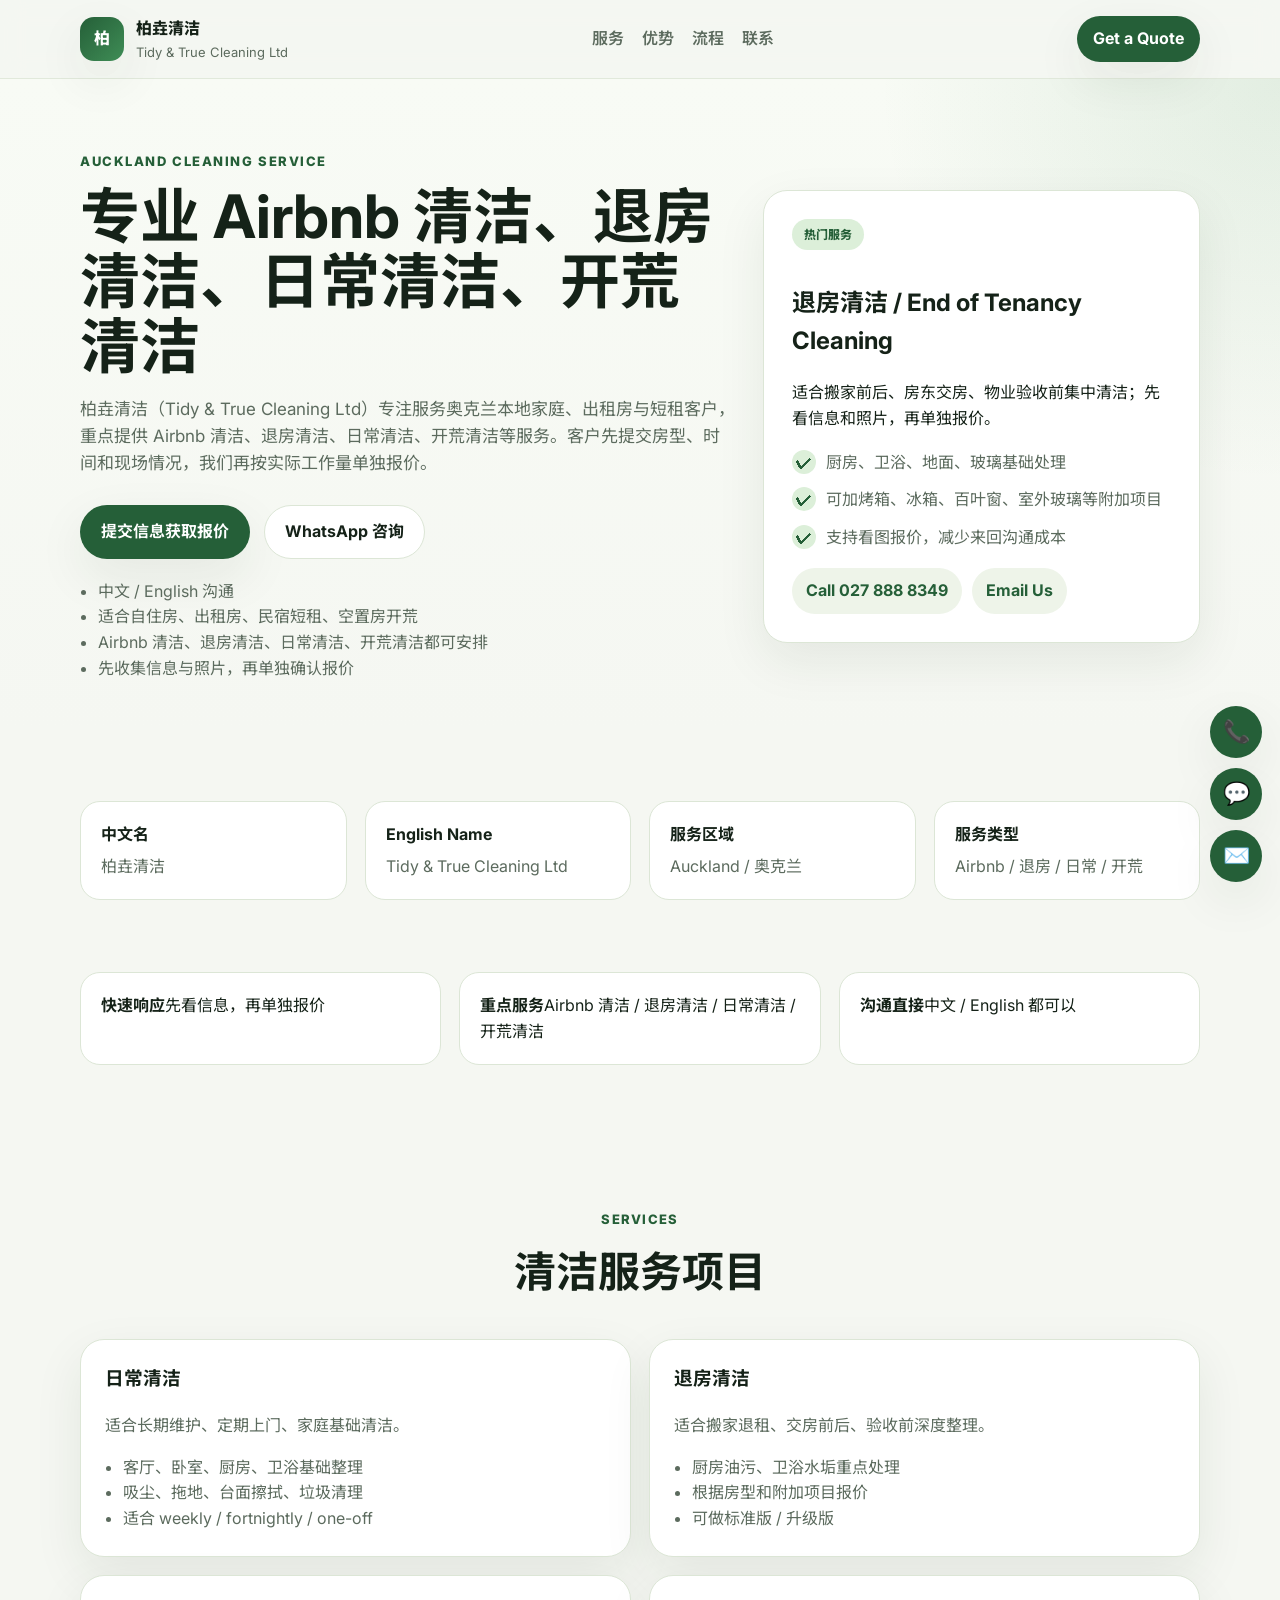
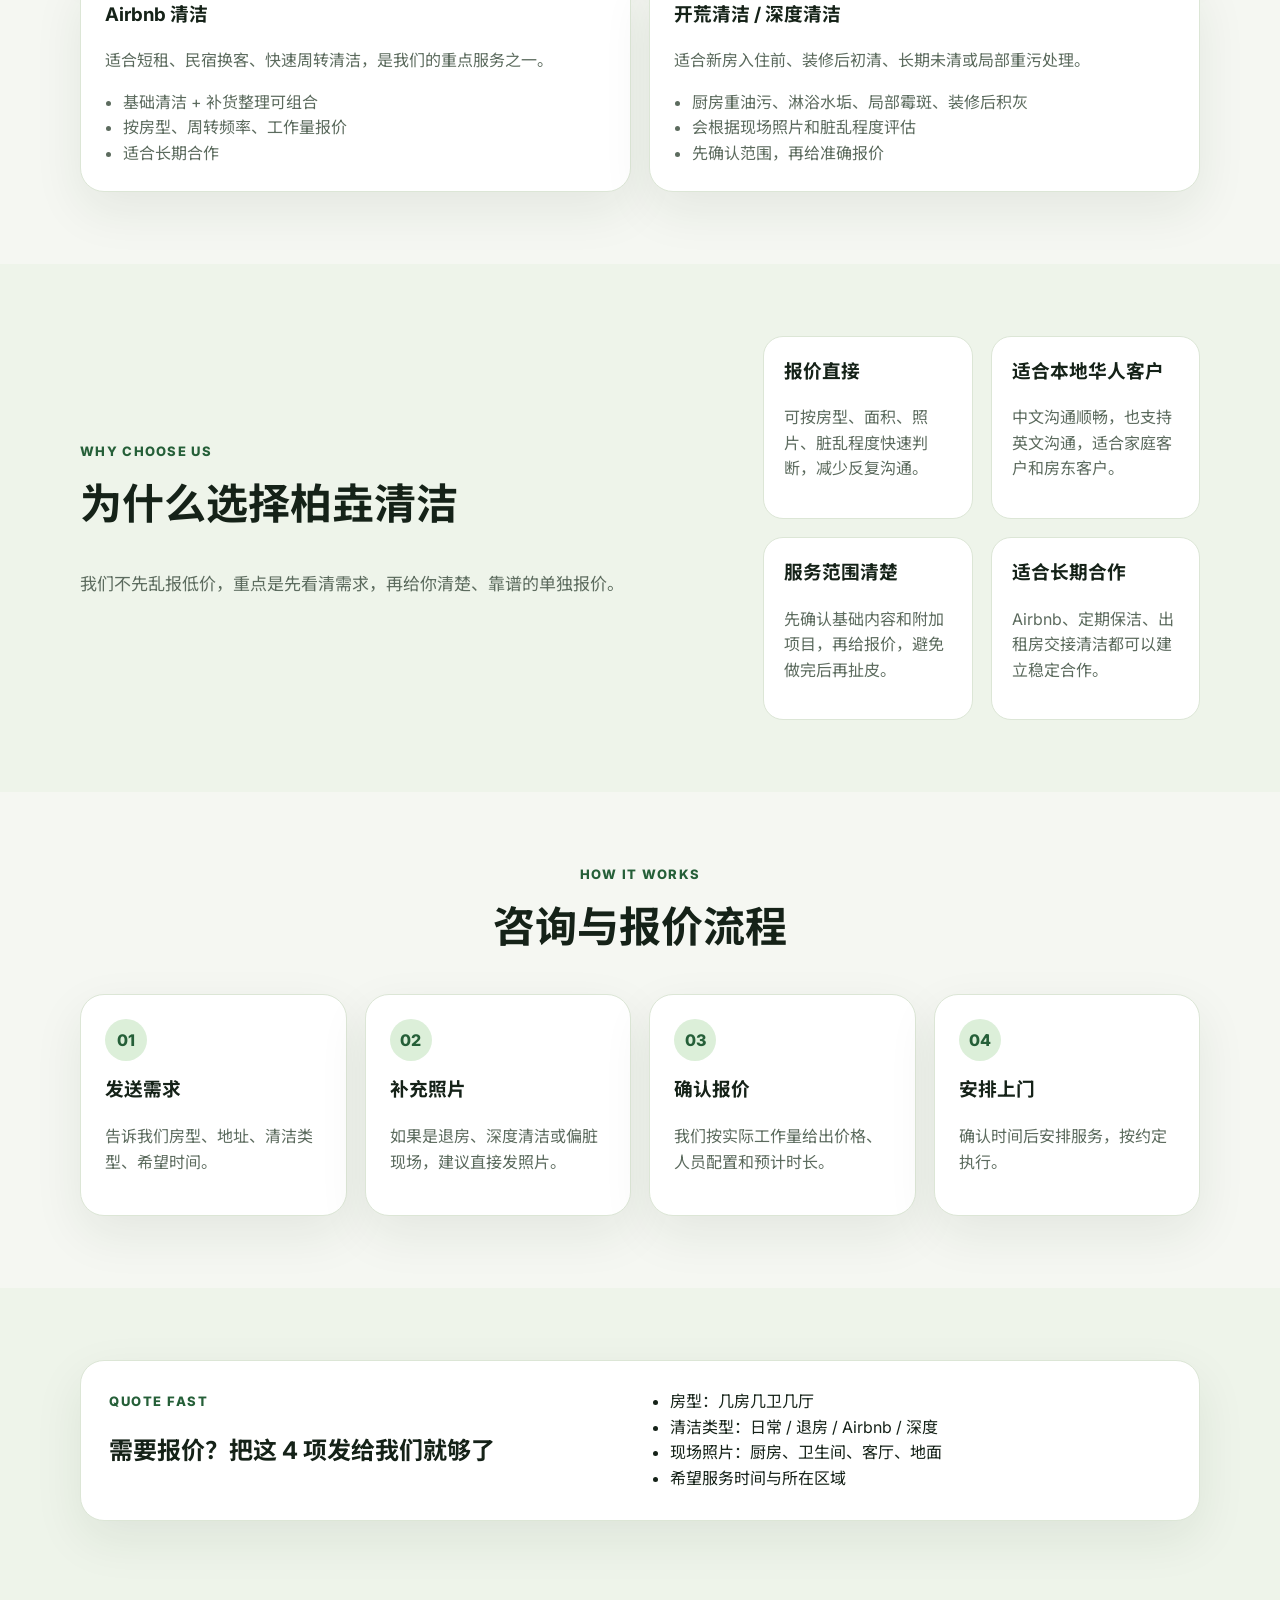
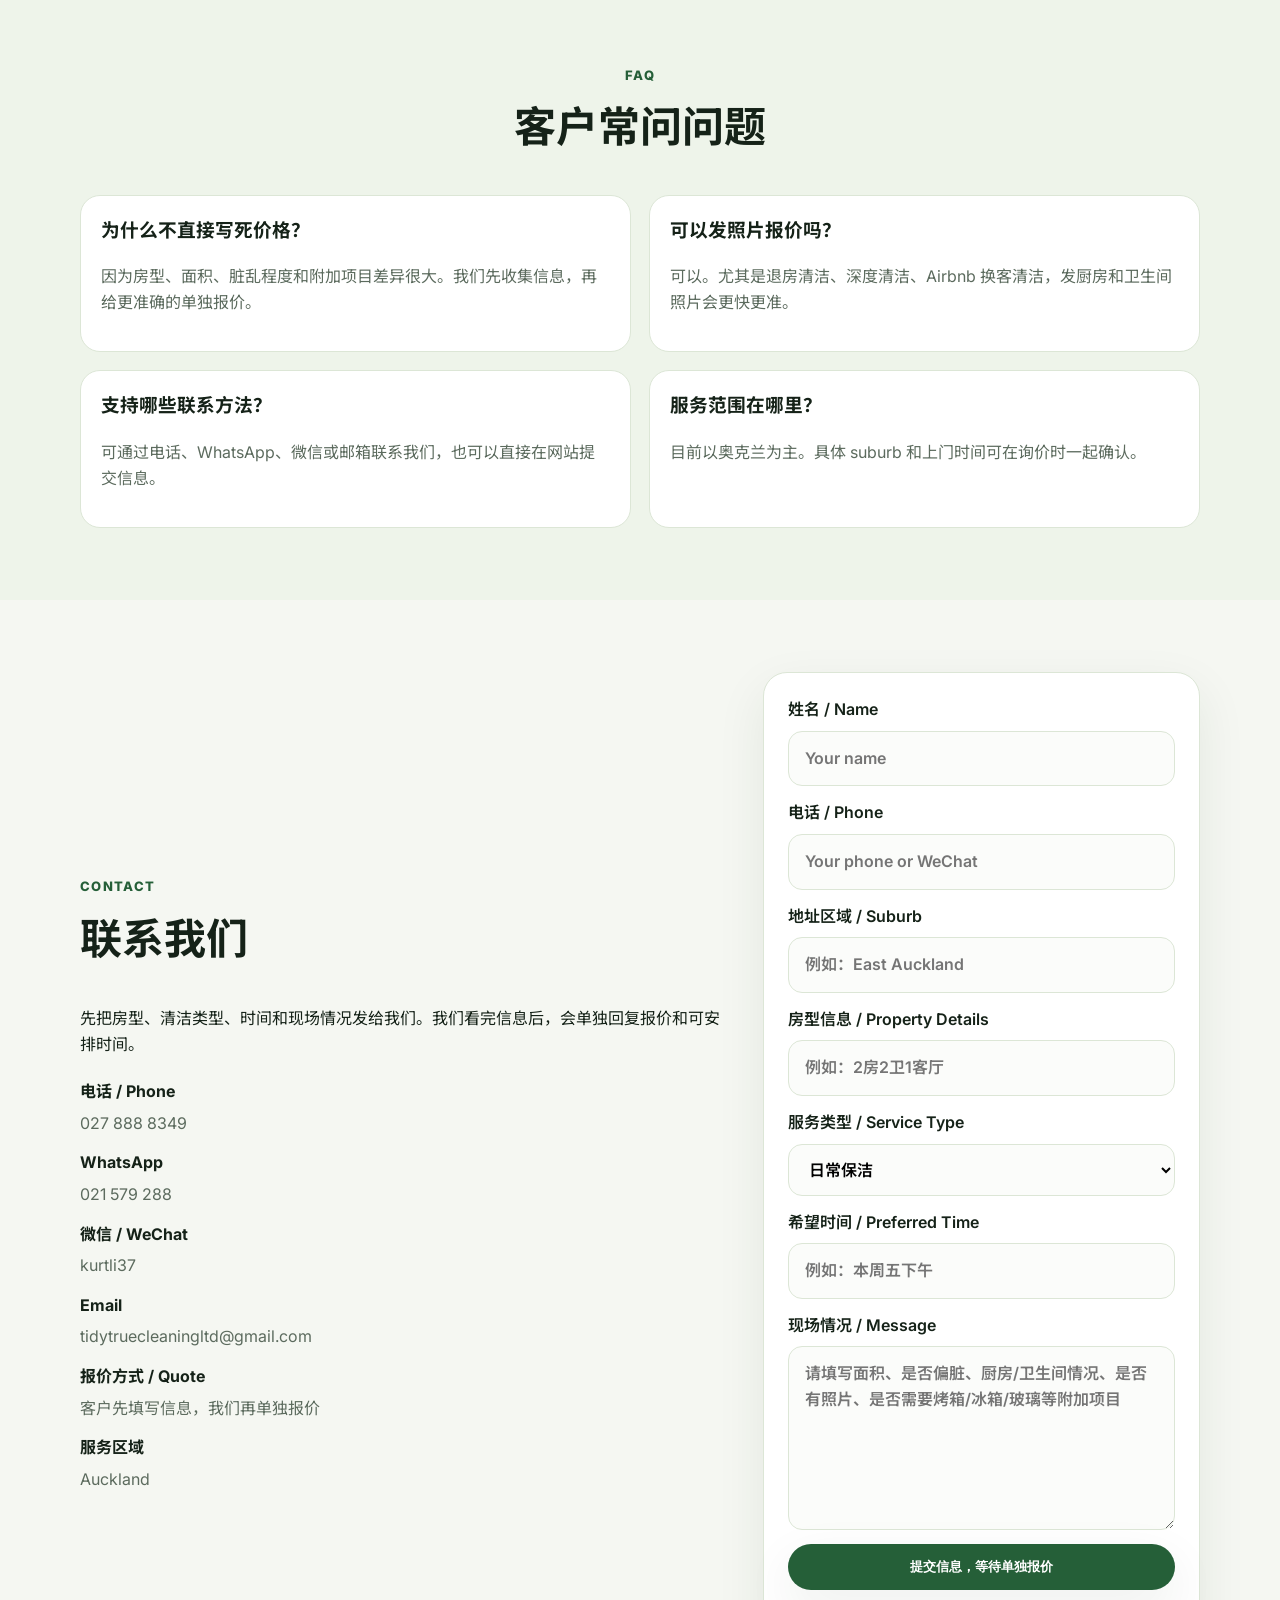
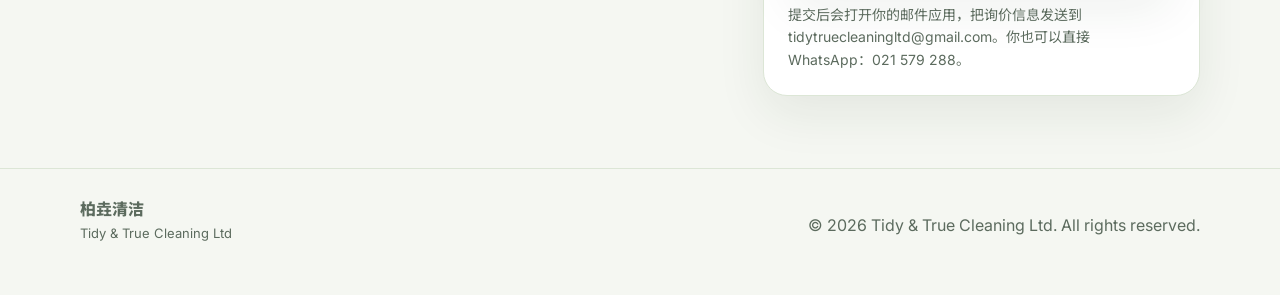
==== index.html @ 7b8903c4 "Add files via upload" ====
<!doctype html>
<html lang="zh-CN">
<head>
  <meta charset="UTF-8" />
  <meta name="viewport" content="width=device-width, initial-scale=1.0" />
  <title>柏垚清洁 | Tidy & True Cleaning Ltd | Auckland Airbnb, End of Tenancy & House Cleaning</title>
  <meta name="description" content="柏垚清洁 Tidy & True Cleaning Ltd，服务奥克兰，提供 Airbnb 清洁、退房清洁、日常清洁、开荒清洁与深度清洁。支持中文和英文沟通，先收集信息再单独报价。" />
  <meta name="keywords" content="柏垚清洁,Tidy and True Cleaning Ltd,Auckland cleaning service,Airbnb cleaning,End of tenancy cleaning,house cleaning,deep cleaning,开荒清洁,退房清洁,日常清洁,奥克兰清洁" />
  <meta property="og:title" content="柏垚清洁 | Tidy & True Cleaning Ltd" />
  <meta property="og:description" content="Auckland Airbnb cleaning, end of tenancy cleaning, regular house cleaning and deep cleaning." />
  <meta property="og:type" content="website" />
  <meta property="og:locale" content="zh_CN" />
  <meta name="robots" content="index,follow" />
  <link rel="preconnect" href="https://fonts.googleapis.com">
  <link rel="preconnect" href="https://fonts.gstatic.com" crossorigin>
  <link href="https://fonts.googleapis.com/css2?family=Inter:wght@400;500;600;700;800&family=Noto+Sans+SC:wght@400;500;700;800&display=swap" rel="stylesheet">
  <link rel="stylesheet" href="styles.css" />
  <script type="application/ld+json">
  {
    "@context": "https://schema.org",
    "@type": "HouseCleaningService",
    "name": "柏垚清洁 | Tidy & True Cleaning Ltd",
    "areaServed": "Auckland, New Zealand",
    "telephone": "+64 27 888 8349",
    "email": "tidytruecleaningltd@gmail.com",
    "sameAs": ["https://wa.me/6421579288"],
    "serviceType": [
      "Airbnb Cleaning",
      "End of Tenancy Cleaning",
      "Regular House Cleaning",
      "Deep Cleaning",
      "Post-construction Cleaning"
    ],
    "availableLanguage": ["Chinese", "English"]
  }
  </script>
</head>
<body>
  <header class="site-header">
    <div class="container nav">
      <div class="brand">
        <div class="brand-mark">柏</div>
        <div>
          <p class="brand-cn">柏垚清洁</p>
          <p class="brand-en">Tidy &amp; True Cleaning Ltd</p>
        </div>
      </div>
      <nav>
        <a href="#services">服务</a>
        <a href="#about">优势</a>
        <a href="#process">流程</a>
        <a href="#contact">联系</a>
      </nav>
      <a class="nav-cta" href="#contact">Get a Quote</a>
    </div>
  </header>

  <main>
    <section class="hero">
      <div class="container hero-grid">
        <div>
          <p class="eyebrow">AUCKLAND CLEANING SERVICE</p>
          <h1>专业 Airbnb 清洁、退房清洁、日常清洁、开荒清洁</h1>
          <p class="hero-text">
            柏垚清洁（Tidy &amp; True Cleaning Ltd）专注服务奥克兰本地家庭、出租房与短租客户，
            重点提供 Airbnb 清洁、退房清洁、日常清洁、开荒清洁等服务。客户先提交房型、时间和现场情况，我们再按实际工作量单独报价。
          </p>
          <div class="hero-actions">
            <a class="btn btn-primary" href="#contact">提交信息获取报价</a>
            <a class="btn btn-secondary" href="https://wa.me/6421579288" target="_blank" rel="noopener">WhatsApp 咨询</a>
          </div>
          <ul class="hero-points">
            <li>中文 / English 沟通</li>
            <li>适合自住房、出租房、民宿短租、空置房开荒</li>
            <li>Airbnb 清洁、退房清洁、日常清洁、开荒清洁都可安排</li>
            <li>先收集信息与照片，再单独确认报价</li>
          </ul>
        </div>
        <div class="hero-card">
          <div class="card-badge">热门服务</div>
          <h2>退房清洁 / End of Tenancy Cleaning</h2>
          <p>适合搬家前后、房东交房、物业验收前集中清洁；先看信息和照片，再单独报价。</p>
          <div class="mini-list">
            <div><span>✔</span><p>厨房、卫浴、地面、玻璃基础处理</p></div>
            <div><span>✔</span><p>可加烤箱、冰箱、百叶窗、室外玻璃等附加项目</p></div>
            <div><span>✔</span><p>支持看图报价，减少来回沟通成本</p></div>
          </div>
          <div class="quick-contact">
            <a href="tel:0278888349">Call 027 888 8349</a>
            <a href="mailto:tidytruecleaningltd@gmail.com">Email Us</a>
          </div>
        </div>
      </div>
    </section>

    <section class="section stats">
      <div class="container stats-grid">
        <div><strong>中文名</strong><span>柏垚清洁</span></div>
        <div><strong>English Name</strong><span>Tidy &amp; True Cleaning Ltd</span></div>
        <div><strong>服务区域</strong><span>Auckland / 奥克兰</span></div>
        <div><strong>服务类型</strong><span>Airbnb / 退房 / 日常 / 开荒</span></div>
      </div>
    </section>

    <section class="section trust-strip">
      <div class="container trust-grid">
        <div><strong>快速响应</strong><span>先看信息，再单独报价</span></div>
        <div><strong>重点服务</strong><span>Airbnb 清洁 / 退房清洁 / 日常清洁 / 开荒清洁</span></div>
        <div><strong>沟通直接</strong><span>中文 / English 都可以</span></div>
      </div>
    </section>

    <section class="section" id="services">
      <div class="container">
        <div class="section-title">
          <p>Services</p>
          <h2>清洁服务项目</h2>
        </div>
        <div class="cards">
          <article class="service-card">
            <h3>日常清洁</h3>
            <p>适合长期维护、定期上门、家庭基础清洁。</p>
            <ul>
              <li>客厅、卧室、厨房、卫浴基础整理</li>
              <li>吸尘、拖地、台面擦拭、垃圾清理</li>
              <li>适合 weekly / fortnightly / one-off</li>
            </ul>
          </article>
          <article class="service-card">
            <h3>退房清洁</h3>
            <p>适合搬家退租、交房前后、验收前深度整理。</p>
            <ul>
              <li>厨房油污、卫浴水垢重点处理</li>
              <li>根据房型和附加项目报价</li>
              <li>可做标准版 / 升级版</li>
            </ul>
          </article>
          <article class="service-card">
            <h3>Airbnb 清洁</h3>
            <p>适合短租、民宿换客、快速周转清洁，是我们的重点服务之一。</p>
            <ul>
              <li>基础清洁 + 补货整理可组合</li>
              <li>按房型、周转频率、工作量报价</li>
              <li>适合长期合作</li>
            </ul>
          </article>
          <article class="service-card">
            <h3>开荒清洁 / 深度清洁</h3>
            <p>适合新房入住前、装修后初清、长期未清或局部重污处理。</p>
            <ul>
              <li>厨房重油污、淋浴水垢、局部霉斑、装修后积灰</li>
              <li>会根据现场照片和脏乱程度评估</li>
              <li>先确认范围，再给准确报价</li>
            </ul>
          </article>
        </div>
      </div>
    </section>

    <section class="section alt" id="about">
      <div class="container about-grid">
        <div>
          <div class="section-title left">
            <p>Why Choose Us</p>
            <h2>为什么选择柏垚清洁</h2>
          </div>
          <p class="lead">我们不先乱报低价，重点是先看清需求，再给你清楚、靠谱的单独报价。</p>
        </div>
        <div class="feature-list">
          <div class="feature-item">
            <h3>报价直接</h3>
            <p>可按房型、面积、照片、脏乱程度快速判断，减少反复沟通。</p>
          </div>
          <div class="feature-item">
            <h3>适合本地华人客户</h3>
            <p>中文沟通顺畅，也支持英文沟通，适合家庭客户和房东客户。</p>
          </div>
          <div class="feature-item">
            <h3>服务范围清楚</h3>
            <p>先确认基础内容和附加项目，再给报价，避免做完后再扯皮。</p>
          </div>
          <div class="feature-item">
            <h3>适合长期合作</h3>
            <p>Airbnb、定期保洁、出租房交接清洁都可以建立稳定合作。</p>
          </div>
        </div>
      </div>
    </section>

    <section class="section" id="process">
      <div class="container">
        <div class="section-title">
          <p>How It Works</p>
          <h2>咨询与报价流程</h2>
        </div>
        <div class="process-grid">
          <div class="process-step"><span>01</span><h3>发送需求</h3><p>告诉我们房型、地址、清洁类型、希望时间。</p></div>
          <div class="process-step"><span>02</span><h3>补充照片</h3><p>如果是退房、深度清洁或偏脏现场，建议直接发照片。</p></div>
          <div class="process-step"><span>03</span><h3>确认报价</h3><p>我们按实际工作量给出价格、人员配置和预计时长。</p></div>
          <div class="process-step"><span>04</span><h3>安排上门</h3><p>确认时间后安排服务，按约定执行。</p></div>
        </div>
      </div>
    </section>

    <section class="section alt">
      <div class="container quote-box">
        <div>
          <p class="eyebrow">QUOTE FAST</p>
          <h2>需要报价？把这 4 项发给我们就够了</h2>
        </div>
        <ul>
          <li>房型：几房几卫几厅</li>
          <li>清洁类型：日常 / 退房 / Airbnb / 深度</li>
          <li>现场照片：厨房、卫生间、客厅、地面</li>
          <li>希望服务时间与所在区域</li>
        </ul>
      </div>
    </section>

    <section class="section alt" id="faq">
      <div class="container">
        <div class="section-title">
          <p>FAQ</p>
          <h2>客户常问问题</h2>
        </div>
        <div class="feature-list">
          <div class="feature-item">
            <h3>为什么不直接写死价格？</h3>
            <p>因为房型、面积、脏乱程度和附加项目差异很大。我们先收集信息，再给更准确的单独报价。</p>
          </div>
          <div class="feature-item">
            <h3>可以发照片报价吗？</h3>
            <p>可以。尤其是退房清洁、深度清洁、Airbnb 换客清洁，发厨房和卫生间照片会更快更准。</p>
          </div>
          <div class="feature-item">
            <h3>支持哪些联系方法？</h3>
            <p>可通过电话、WhatsApp、微信或邮箱联系我们，也可以直接在网站提交信息。</p>
          </div>
          <div class="feature-item">
            <h3>服务范围在哪里？</h3>
            <p>目前以奥克兰为主。具体 suburb 和上门时间可在询价时一起确认。</p>
          </div>
        </div>
      </div>
    </section>

    <section class="section" id="contact">
      <div class="container contact-grid">
        <div>
          <div class="section-title left">
            <p>Contact</p>
            <h2>联系我们</h2>
          </div>
          <p>先把房型、清洁类型、时间和现场情况发给我们。我们看完信息后，会单独回复报价和可安排时间。</p>
          <div class="contact-list">
            <div><strong>电话 / Phone</strong><span>027 888 8349</span></div>
            <div><strong>WhatsApp</strong><span>021 579 288</span></div>
            <div><strong>微信 / WeChat</strong><span>kurtli37</span></div>
            <div><strong>Email</strong><span>tidytruecleaningltd@gmail.com</span></div>
            <div><strong>报价方式 / Quote</strong><span>客户先填写信息，我们再单独报价</span></div>
            <div><strong>服务区域</strong><span>Auckland</span></div>
          </div>
        </div>
        <form class="contact-form" id="quoteForm">
          <label>
            姓名 / Name
            <input type="text" placeholder="Your name" />
          </label>
          <label>
            电话 / Phone
            <input type="text" name="contact" placeholder="Your phone or WeChat" />
          </label>
          <label>
            地址区域 / Suburb
            <input type="text" name="suburb" placeholder="例如：East Auckland" />
          </label>
          <label>
            房型信息 / Property Details
            <input type="text" name="property" placeholder="例如：2房2卫1客厅" />
          </label>
          <label>
            服务类型 / Service Type
            <select name="service">
              <option>日常保洁</option>
              <option>退房清洁</option>
              <option>Airbnb 清洁</option>
              <option>开荒清洁</option>
              <option>深度清洁</option>
            </select>
          </label>
          <label>
            希望时间 / Preferred Time
            <input type="text" name="time" placeholder="例如：本周五下午" />
          </label>
          <label>
            现场情况 / Message
            <textarea rows="6" name="message" placeholder="请填写面积、是否偏脏、厨房/卫生间情况、是否有照片、是否需要烤箱/冰箱/玻璃等附加项目"></textarea>
          </label>
          <button type="submit" class="btn btn-primary full">提交信息，等待单独报价</button>
          <p class="form-note">提交后会打开你的邮件应用，把询价信息发送到 tidytruecleaningltd@gmail.com。你也可以直接 WhatsApp：021 579 288。</p>
        </form>
      </div>
    </section>
  </main>

  <div class="floating-actions">
    <a href="tel:0278888349" aria-label="Call">📞</a>
    <a href="https://wa.me/6421579288" target="_blank" rel="noopener" aria-label="WhatsApp">💬</a>
    <a href="mailto:tidytruecleaningltd@gmail.com" aria-label="Email">✉️</a>
  </div>

  <footer class="site-footer">
    <div class="container footer-wrap">
      <div>
        <p class="brand-cn">柏垚清洁</p>
        <p class="brand-en">Tidy &amp; True Cleaning Ltd</p>
      </div>
      <p>© 2026 Tidy &amp; True Cleaning Ltd. All rights reserved.</p>
    </div>
  </footer>
  <script src="script.js"></script>
</body>
</html>
---- styles.css ----
:root {
  --bg: #f5f7f2;
  --surface: #ffffff;
  --surface-2: #eef4e9;
  --text: #152218;
  --muted: #5c6b5e;
  --line: #dce6d6;
  --primary: #255f38;
  --primary-2: #1d4f2f;
  --accent: #dcefd9;
  --shadow: 0 18px 50px rgba(26, 47, 31, 0.08);
}

* { box-sizing: border-box; }
html { scroll-behavior: smooth; }
body {
  margin: 0;
  font-family: "Inter", "Noto Sans SC", sans-serif;
  background: var(--bg);
  color: var(--text);
  line-height: 1.6;
}

a { color: inherit; text-decoration: none; }
.container { width: min(1120px, calc(100% - 32px)); margin: 0 auto; }

.site-header {
  position: sticky;
  top: 0;
  z-index: 20;
  backdrop-filter: blur(12px);
  background: rgba(245, 247, 242, 0.82);
  border-bottom: 1px solid rgba(220, 230, 214, 0.8);
}

.nav {
  display: flex;
  align-items: center;
  justify-content: space-between;
  padding: 16px 0;
  gap: 16px;
}

.brand { display: flex; align-items: center; gap: 12px; }
.brand-mark {
  width: 44px;
  height: 44px;
  border-radius: 14px;
  display: grid;
  place-items: center;
  background: linear-gradient(135deg, var(--primary), #3f8d56);
  color: white;
  font-weight: 800;
  box-shadow: var(--shadow);
}
.brand-cn, .brand-en { margin: 0; }
.brand-cn { font-weight: 800; }
.brand-en { font-size: 13px; color: var(--muted); }
nav { display: flex; gap: 18px; flex-wrap: wrap; }
nav a { color: var(--muted); font-weight: 600; }
nav a:hover { color: var(--primary); }
.nav-cta {
  display: inline-flex;
  align-items: center;
  justify-content: center;
  padding: 10px 16px;
  border-radius: 999px;
  background: var(--primary);
  color: #fff;
  font-weight: 700;
  box-shadow: var(--shadow);
}

.hero {
  padding: 72px 0 48px;
  background:
    radial-gradient(circle at top right, rgba(74, 145, 90, 0.12), transparent 28%),
    linear-gradient(180deg, #f8fbf5 0%, var(--bg) 100%);
}

.hero-grid, .about-grid, .contact-grid {
  display: grid;
  grid-template-columns: 1.2fr 0.8fr;
  gap: 28px;
  align-items: center;
}

.eyebrow {
  margin: 0 0 12px;
  color: var(--primary);
  font-size: 13px;
  font-weight: 800;
  letter-spacing: 0.12em;
}

h1 {
  margin: 0;
  font-size: clamp(34px, 6vw, 60px);
  line-height: 1.08;
}

.hero-text, .lead { color: var(--muted); font-size: 17px; }
.hero-actions {
  display: flex;
  gap: 14px;
  margin: 28px 0 20px;
  flex-wrap: wrap;
}
.btn {
  display: inline-flex;
  align-items: center;
  justify-content: center;
  padding: 13px 20px;
  border-radius: 999px;
  font-weight: 700;
  border: 1px solid transparent;
}
.btn-primary {
  background: var(--primary);
  color: white;
  box-shadow: var(--shadow);
}
.btn-primary:hover { background: var(--primary-2); }
.btn-secondary {
  background: var(--surface);
  border-color: var(--line);
}
.hero-points {
  padding-left: 18px;
  color: var(--muted);
  margin: 0;
}

.hero-card, .service-card, .process-step, .contact-form, .quote-box {
  background: var(--surface);
  border: 1px solid var(--line);
  border-radius: 24px;
  box-shadow: var(--shadow);
}
.hero-card {
  padding: 28px;
}
.card-badge {
  display: inline-block;
  background: var(--accent);
  color: var(--primary);
  padding: 6px 12px;
  border-radius: 999px;
  font-size: 12px;
  font-weight: 800;
  margin-bottom: 14px;
}
.mini-list { display: grid; gap: 12px; margin-top: 18px; }
.mini-list div { display: flex; gap: 10px; align-items: flex-start; }
.mini-list span {
  width: 24px;
  height: 24px;
  display: grid;
  place-items: center;
  background: var(--accent);
  color: var(--primary);
  border-radius: 50%;
  flex: 0 0 24px;
}
.mini-list p { margin: 0; color: var(--muted); }
.quick-contact {
  display: flex;
  gap: 10px;
  flex-wrap: wrap;
  margin-top: 18px;
}
.quick-contact a {
  display: inline-flex;
  padding: 10px 14px;
  border-radius: 999px;
  background: var(--surface-2);
  color: var(--primary);
  font-weight: 700;
}

.section { padding: 72px 0; }
.alt { background: #eef4ea; }
.trust-strip { padding-top: 0; }
.section-title { text-align: center; margin-bottom: 34px; }
.section-title.left { text-align: left; }
.section-title p {
  margin: 0 0 8px;
  color: var(--primary);
  font-size: 13px;
  font-weight: 800;
  text-transform: uppercase;
  letter-spacing: 0.1em;
}
.section-title h2 { margin: 0; font-size: clamp(28px, 4vw, 42px); }

.stats-grid, .cards, .feature-list, .process-grid, .trust-grid {
  display: grid;
  gap: 18px;
}
.stats-grid { grid-template-columns: repeat(4, 1fr); }
.trust-grid { grid-template-columns: repeat(3, 1fr); }
.stats-grid div, .feature-item, .trust-grid div {
  background: var(--surface);
  border: 1px solid var(--line);
  border-radius: 20px;
  padding: 20px;
}
.stats-grid strong, .contact-list strong { display: block; margin-bottom: 6px; }
.stats-grid span, .contact-list span, .service-card p, .service-card li, .feature-item p, .process-step p { color: var(--muted); }

.cards { grid-template-columns: repeat(2, 1fr); }
.service-card { padding: 24px; }
.service-card h3, .feature-item h3, .process-step h3 { margin-top: 0; }
.service-card ul { padding-left: 18px; margin-bottom: 0; }

.feature-list { grid-template-columns: repeat(2, 1fr); }
.process-grid { grid-template-columns: repeat(4, 1fr); }
.process-step { padding: 24px; }
.process-step span {
  display: inline-flex;
  width: 42px;
  height: 42px;
  border-radius: 50%;
  background: var(--accent);
  color: var(--primary);
  align-items: center;
  justify-content: center;
  font-weight: 800;
  margin-bottom: 14px;
}

.quote-box {
  padding: 28px;
  display: grid;
  grid-template-columns: 1fr 1fr;
  gap: 24px;
  align-items: center;
}
.quote-box ul { margin: 0; padding-left: 18px; }

.contact-list { display: grid; gap: 14px; margin-top: 22px; }
.contact-form {
  padding: 24px;
  display: grid;
  gap: 14px;
}
.contact-form label {
  display: grid;
  gap: 8px;
  font-weight: 600;
}
input, select, textarea {
  width: 100%;
  border: 1px solid var(--line);
  border-radius: 14px;
  padding: 14px 16px;
  font: inherit;
  background: #fbfcfa;
}
input:focus, select:focus, textarea:focus {
  outline: none;
  border-color: #88b494;
  box-shadow: 0 0 0 4px rgba(136, 180, 148, 0.18);
}
.full { width: 100%; }
.form-note {
  margin: 0;
  font-size: 14px;
  color: var(--muted);
}

.floating-actions {
  position: fixed;
  right: 18px;
  bottom: 18px;
  z-index: 30;
  display: grid;
  gap: 10px;
}
.floating-actions a {
  width: 52px;
  height: 52px;
  display: grid;
  place-items: center;
  border-radius: 50%;
  background: var(--primary);
  color: #fff;
  box-shadow: var(--shadow);
  font-size: 22px;
}

.site-footer {
  padding: 28px 0 40px;
  border-top: 1px solid var(--line);
}
.footer-wrap {
  display: flex;
  justify-content: space-between;
  gap: 16px;
  flex-wrap: wrap;
  color: var(--muted);
}

@media (max-width: 900px) {
  .hero-grid, .about-grid, .contact-grid, .quote-box,
  .stats-grid, .cards, .feature-list, .process-grid {
    grid-template-columns: 1fr;
  }

  .nav {
    flex-direction: column;
    align-items: flex-start;
  }

  .nav-cta {
    width: 100%;
  }
}

@media (max-width: 640px) {
  .hero { padding-top: 48px; }
  .section { padding: 56px 0; }
  .btn { width: 100%; }
  nav { gap: 12px; }

  .floating-actions {
    right: 12px;
    bottom: 12px;
  }
}
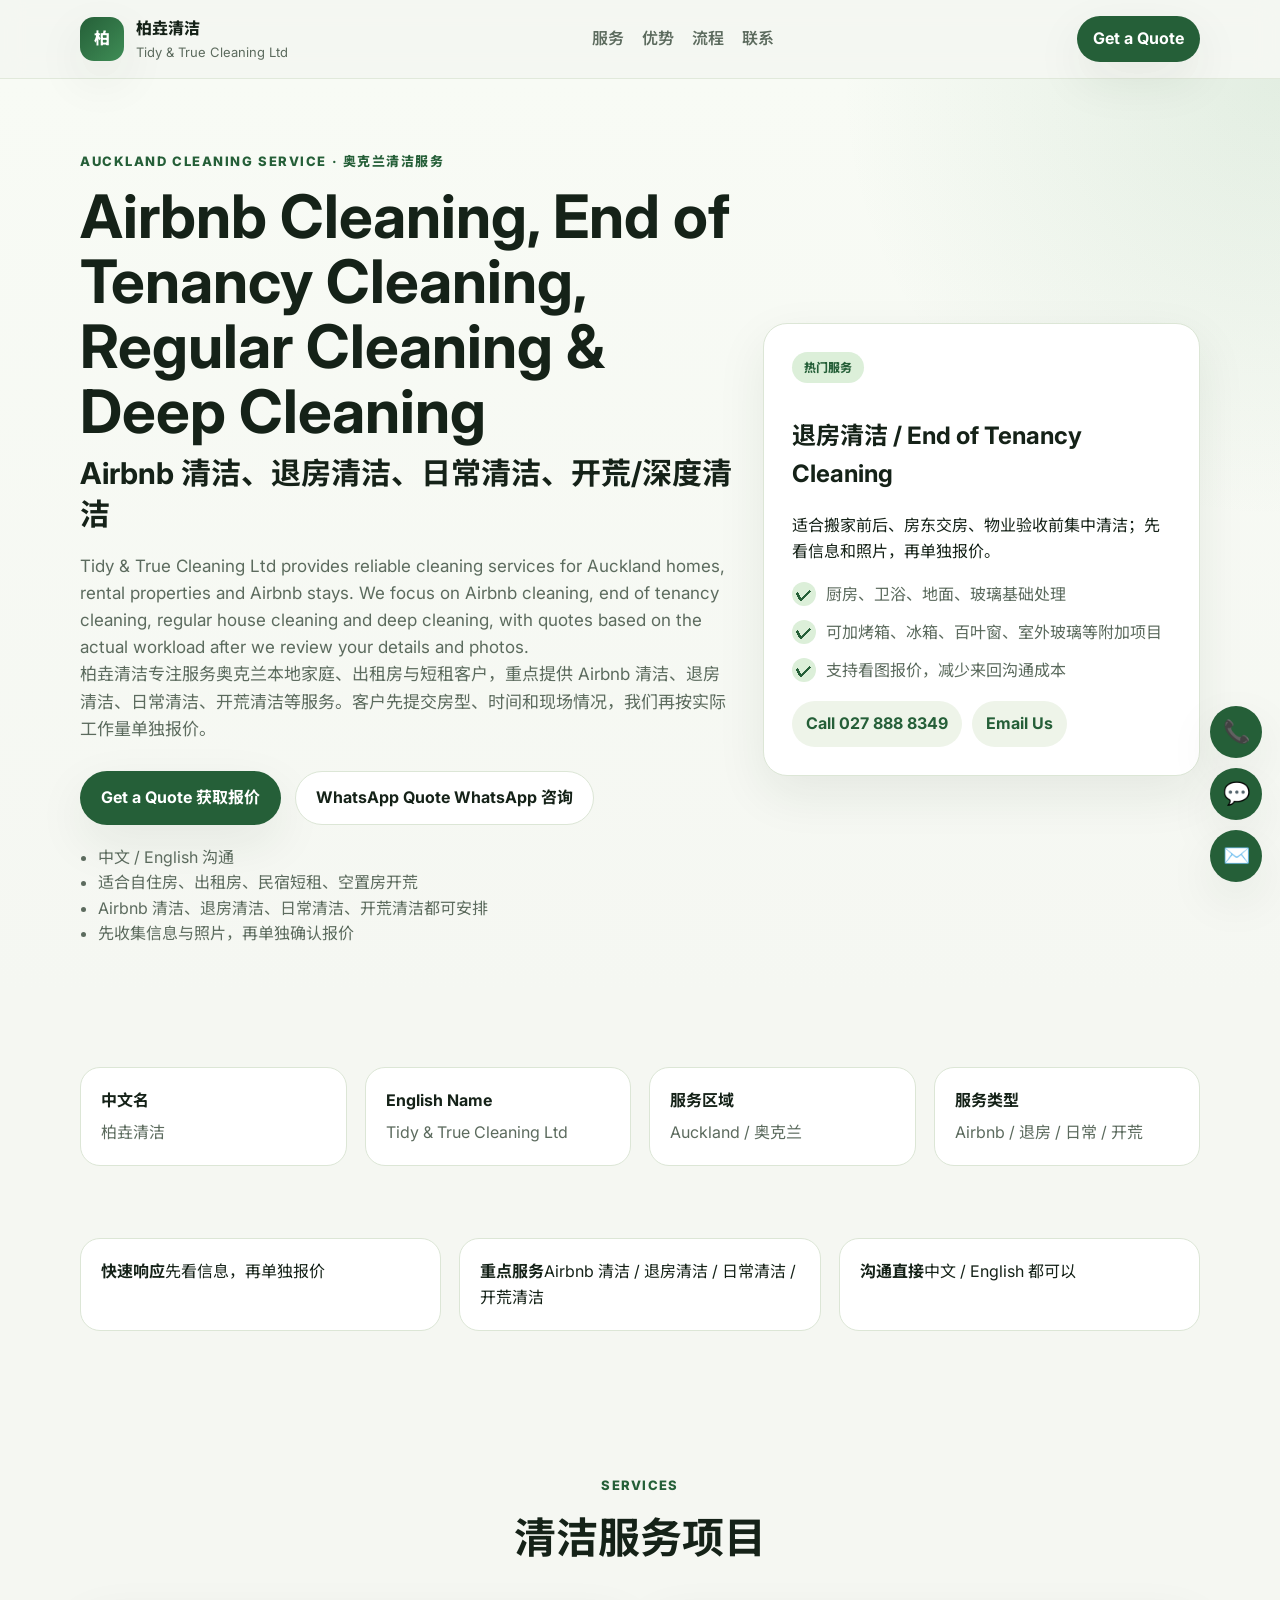
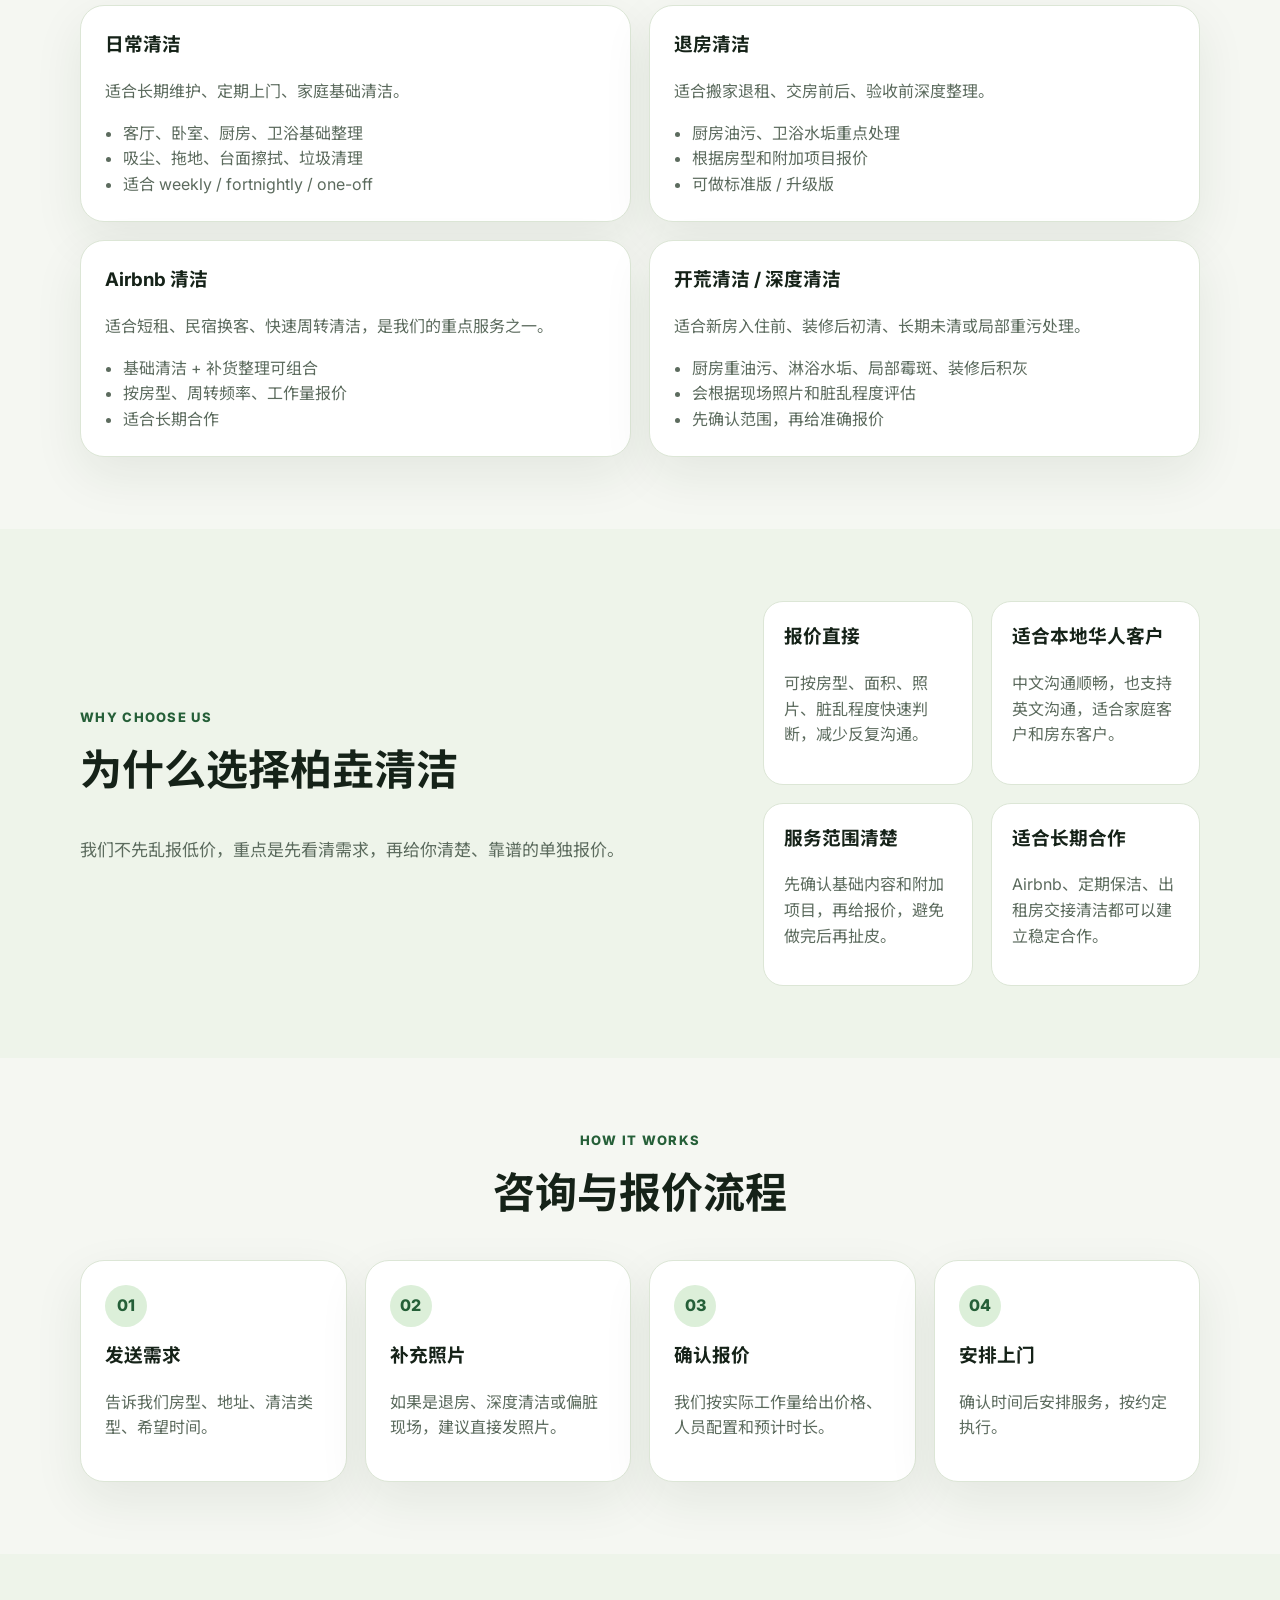
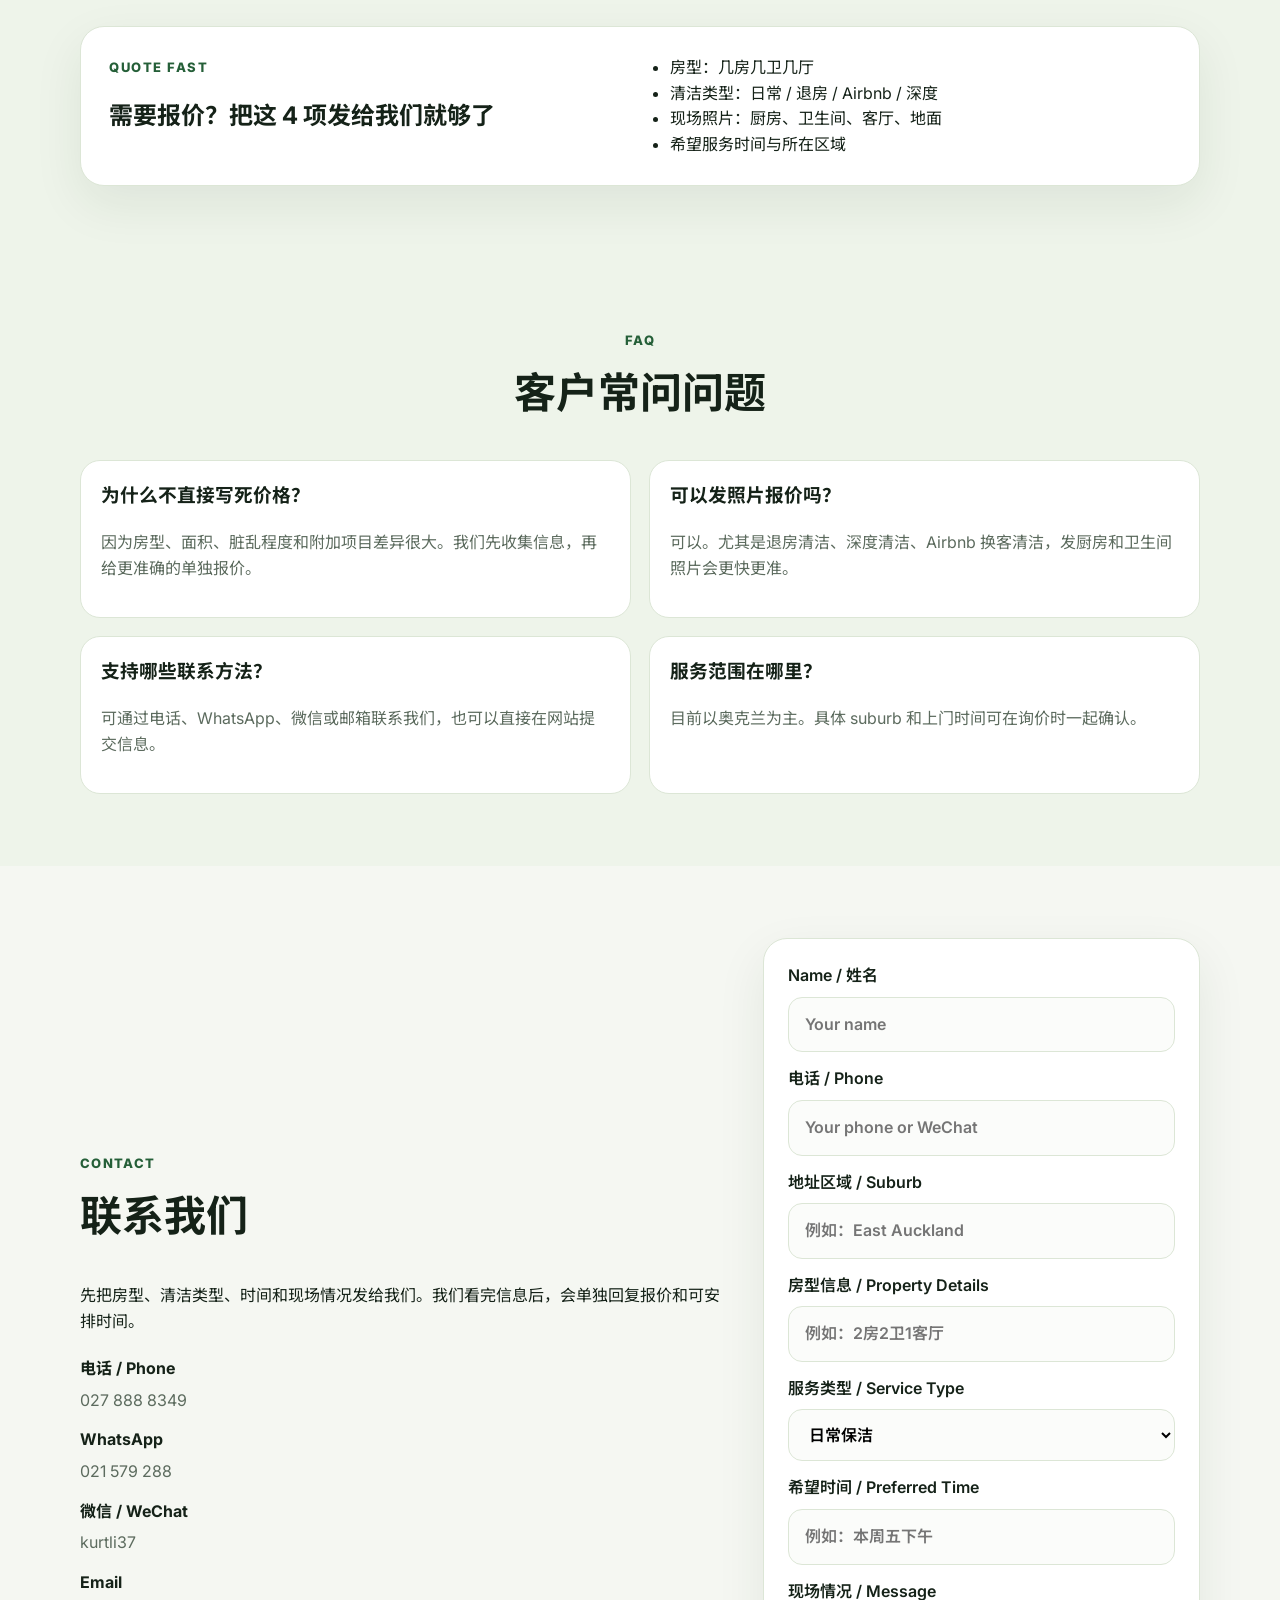
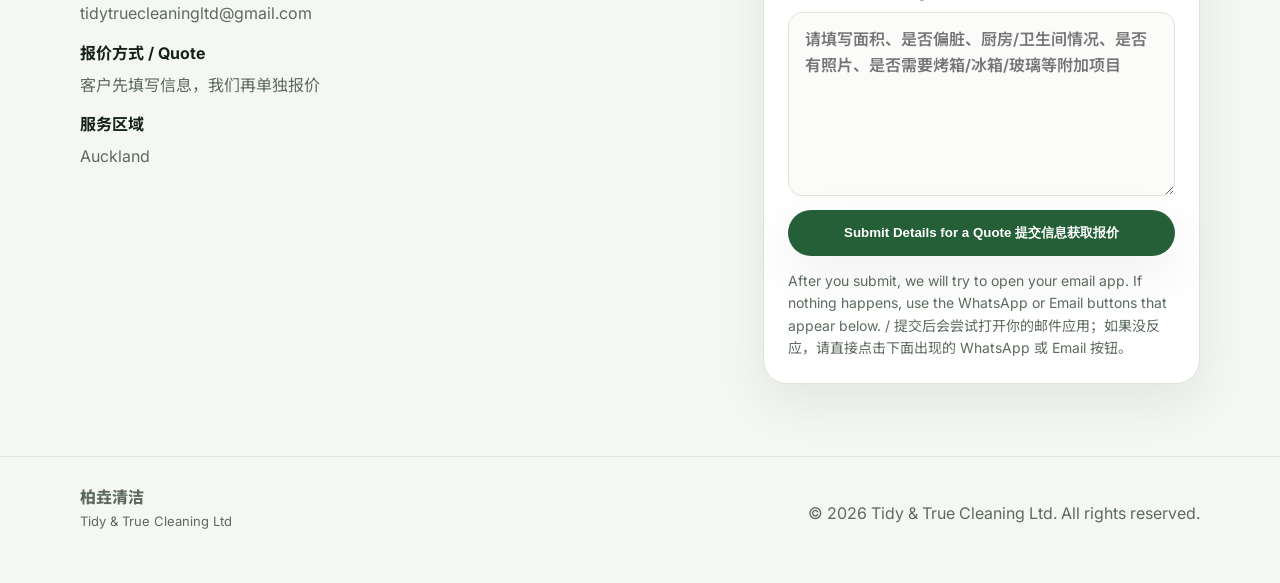
==== commit b433fbb0: "Update index.html" ====
--- a/index.html
+++ b/index.html
@@ -59,16 +59,16 @@
     <section class="hero">
       <div class="container hero-grid">
         <div>
-          <p class="eyebrow">AUCKLAND CLEANING SERVICE</p>
-          <h1>专业 Airbnb 清洁、退房清洁、日常清洁、开荒清洁</h1>
-          <p class="hero-text">
-            柏垚清洁（Tidy &amp; True Cleaning Ltd）专注服务奥克兰本地家庭、出租房与短租客户，
-            重点提供 Airbnb 清洁、退房清洁、日常清洁、开荒清洁等服务。客户先提交房型、时间和现场情况，我们再按实际工作量单独报价。
-          </p>
-          <div class="hero-actions">
-            <a class="btn btn-primary" href="#contact">提交信息获取报价</a>
-            <a class="btn btn-secondary" href="https://wa.me/6421579288" target="_blank" rel="noopener">WhatsApp 咨询</a>
-          </div>
+         <p class="eyebrow">AUCKLAND CLEANING SERVICE · 奥克兰清洁服务</p>
+<h1>Airbnb Cleaning, End of Tenancy Cleaning, Regular Cleaning &amp; Deep Cleaning<br><span class="headline-sub">Airbnb 清洁、退房清洁、日常清洁、开荒/深度清洁</span></h1>
+<p class="hero-text">
+  Tidy &amp; True Cleaning Ltd provides reliable cleaning services for Auckland homes, rental properties and Airbnb stays. We focus on Airbnb cleaning, end of tenancy cleaning, regular house cleaning and deep cleaning, with quotes based on the actual workload after we review your details and photos.<br>
+  柏垚清洁专注服务奥克兰本地家庭、出租房与短租客户，重点提供 Airbnb 清洁、退房清洁、日常清洁、开荒清洁等服务。客户先提交房型、时间和现场情况，我们再按实际工作量单独报价。
+</p>
+<div class="hero-actions">
+  <a class="btn btn-primary" href="#contact">Get a Quote 获取报价</a>
+  <a class="btn btn-secondary" href="https://wa.me/6421579288" target="_blank" rel="noopener">WhatsApp Quote WhatsApp 咨询</a>
+</div>
           <ul class="hero-points">
             <li>中文 / English 沟通</li>
             <li>适合自住房、出租房、民宿短租、空置房开荒</li>
@@ -263,9 +263,9 @@
         </div>
         <form class="contact-form" id="quoteForm">
           <label>
-            姓名 / Name
-            <input type="text" placeholder="Your name" />
-          </label>
+  Name / 姓名
+  <input type="text" name="name" placeholder="Your name" />
+</label>
           <label>
             电话 / Phone
             <input type="text" name="contact" placeholder="Your phone or WeChat" />
@@ -296,8 +296,15 @@
             现场情况 / Message
             <textarea rows="6" name="message" placeholder="请填写面积、是否偏脏、厨房/卫生间情况、是否有照片、是否需要烤箱/冰箱/玻璃等附加项目"></textarea>
           </label>
-          <button type="submit" class="btn btn-primary full">提交信息，等待单独报价</button>
-          <p class="form-note">提交后会打开你的邮件应用，把询价信息发送到 tidytruecleaningltd@gmail.com。你也可以直接 WhatsApp：021 579 288。</p>
+          <button type="submit" class="btn btn-primary full">Submit Details for a Quote 提交信息获取报价</button>
+<p class="form-note">After you submit, we will try to open your email app. If nothing happens, use the WhatsApp or Email buttons that appear below. / 提交后会尝试打开你的邮件应用；如果没反应，请直接点击下面出现的 WhatsApp 或 Email 按钮。</p>
+<div id="quoteFallback" class="quote-fallback" hidden>
+  <p><strong>Quick send options / 快捷发送方式</strong></p>
+  <div class="quick-contact">
+    <a id="whatsAppQuoteLink" href="#" target="_blank" rel="noopener">Send via WhatsApp 用 WhatsApp 发送</a>
+    <a id="emailQuoteLink" href="#">Send via Email 用邮件发送</a>
+  </div>
+</div>
         </form>
       </div>
     </section>
--- a/styles.css
+++ b/styles.css
@@ -98,6 +98,13 @@
   font-size: clamp(34px, 6vw, 60px);
   line-height: 1.08;
 }
+.headline-sub {
+  font-size: 0.5em;
+  line-height: 1.35;
+  font-weight: 700;
+  display: inline-block;
+  margin-top: 10px;
+}
 
 .hero-text, .lead { color: var(--muted); font-size: 17px; }
 .hero-actions {
@@ -268,7 +275,15 @@
   font-size: 14px;
   color: var(--muted);
 }
-
+.quote-fallback {
+  padding: 14px;
+  border-radius: 16px;
+  background: var(--surface-2);
+  border: 1px solid var(--line);
+}
+.quote-fallback p {
+  margin: 0 0 10px;
+}
 .floating-actions {
   position: fixed;
   right: 18px;
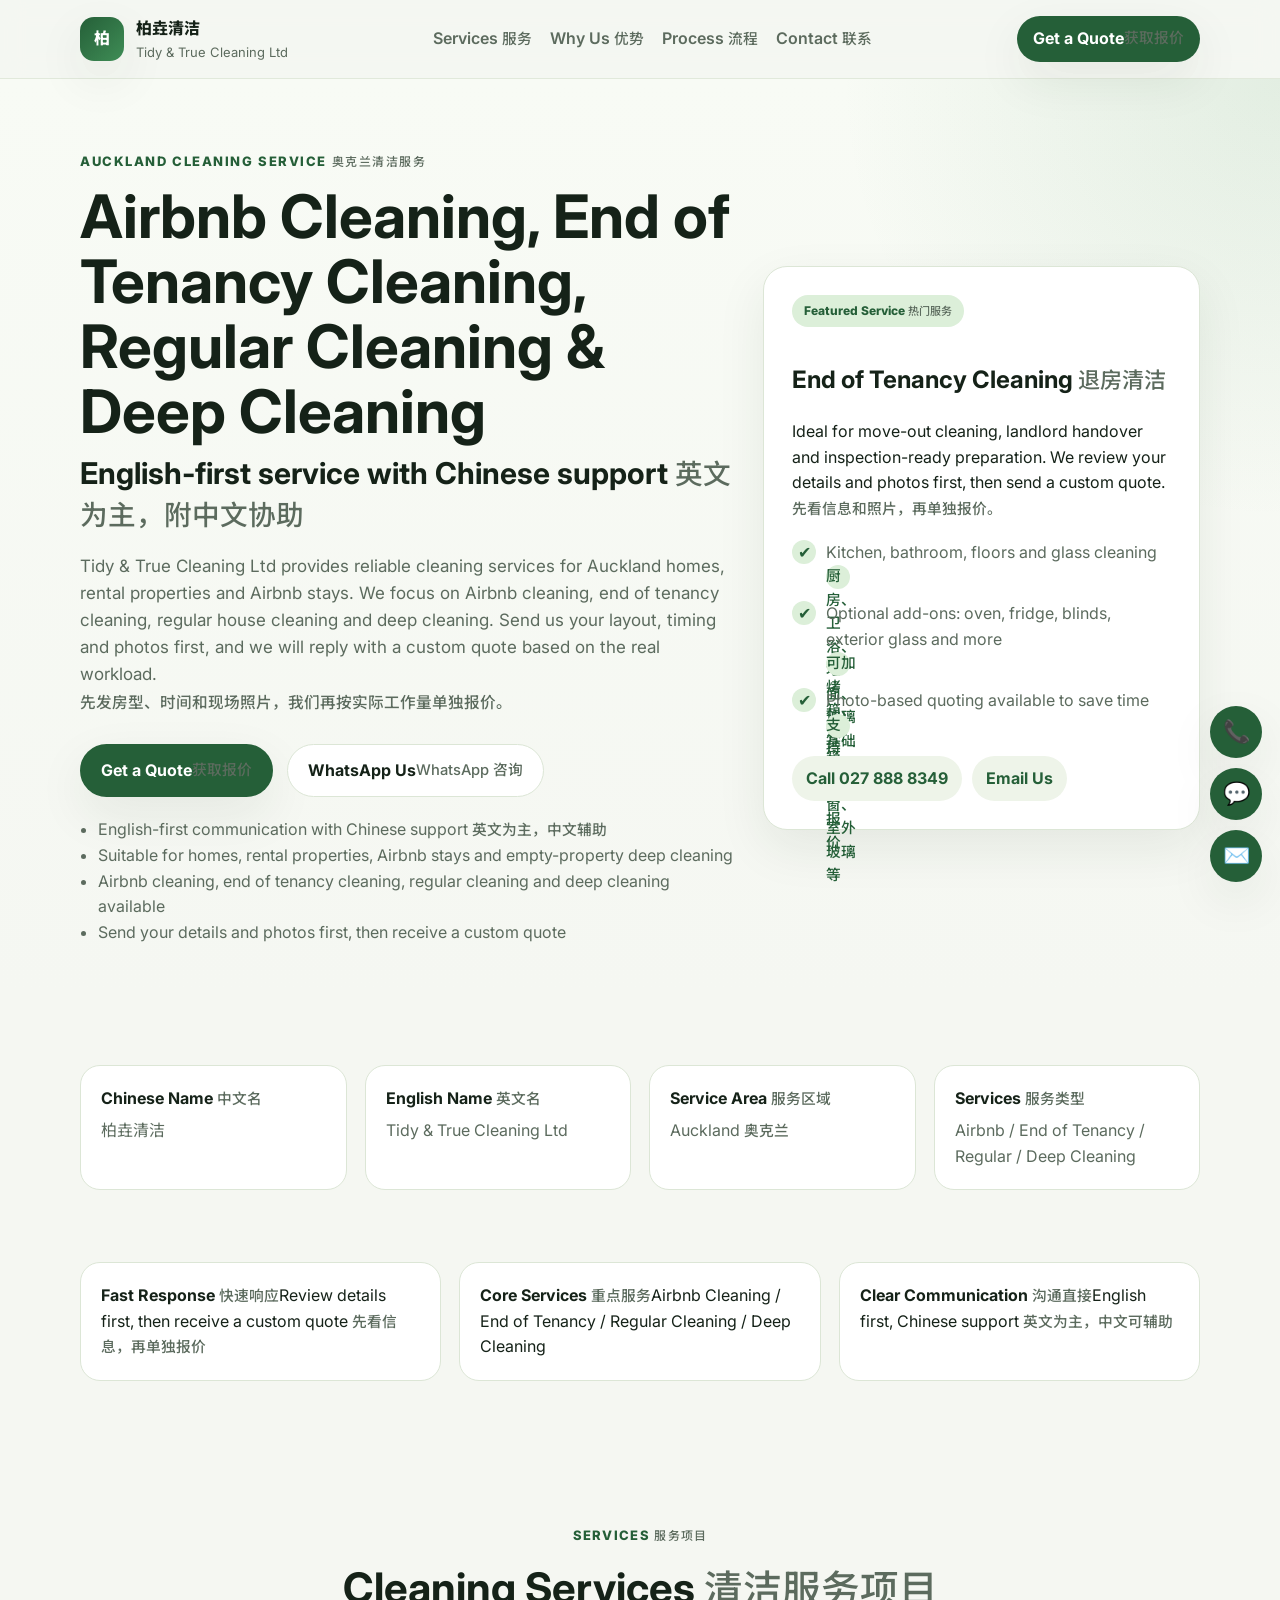
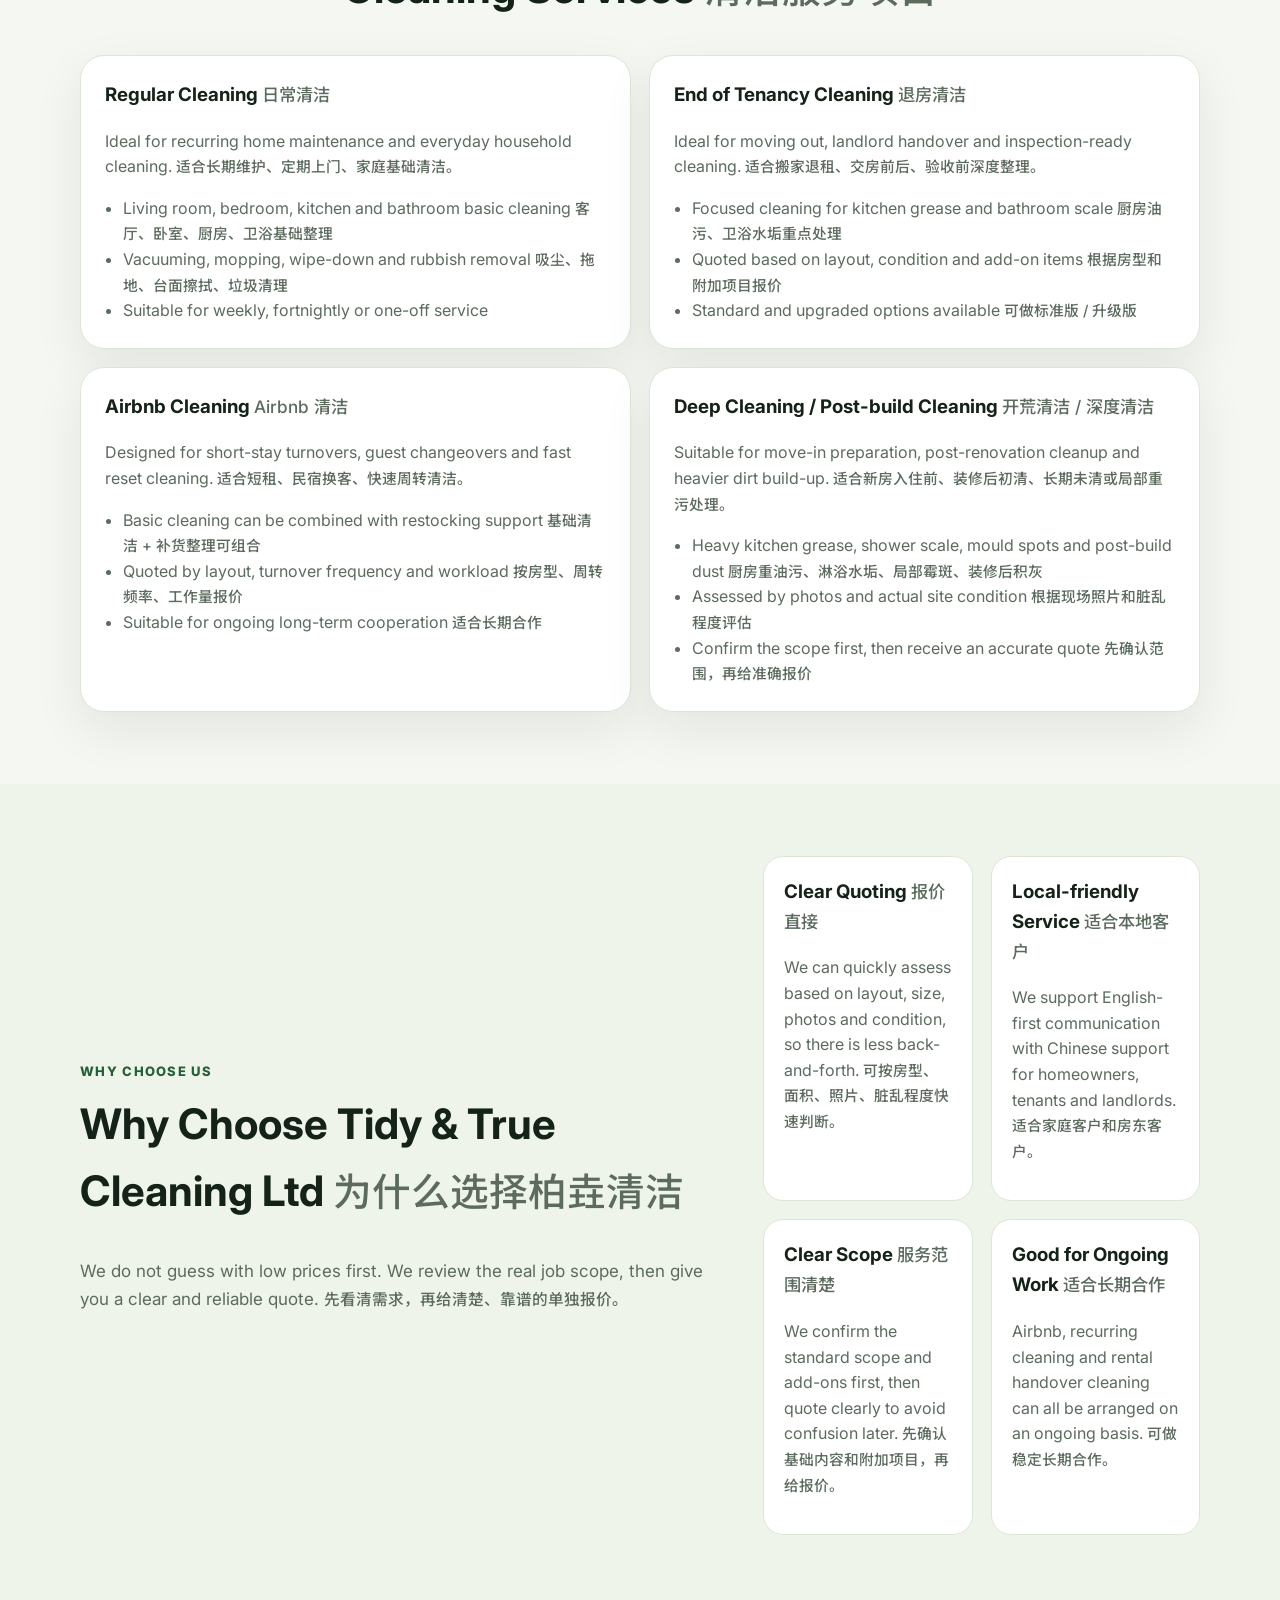
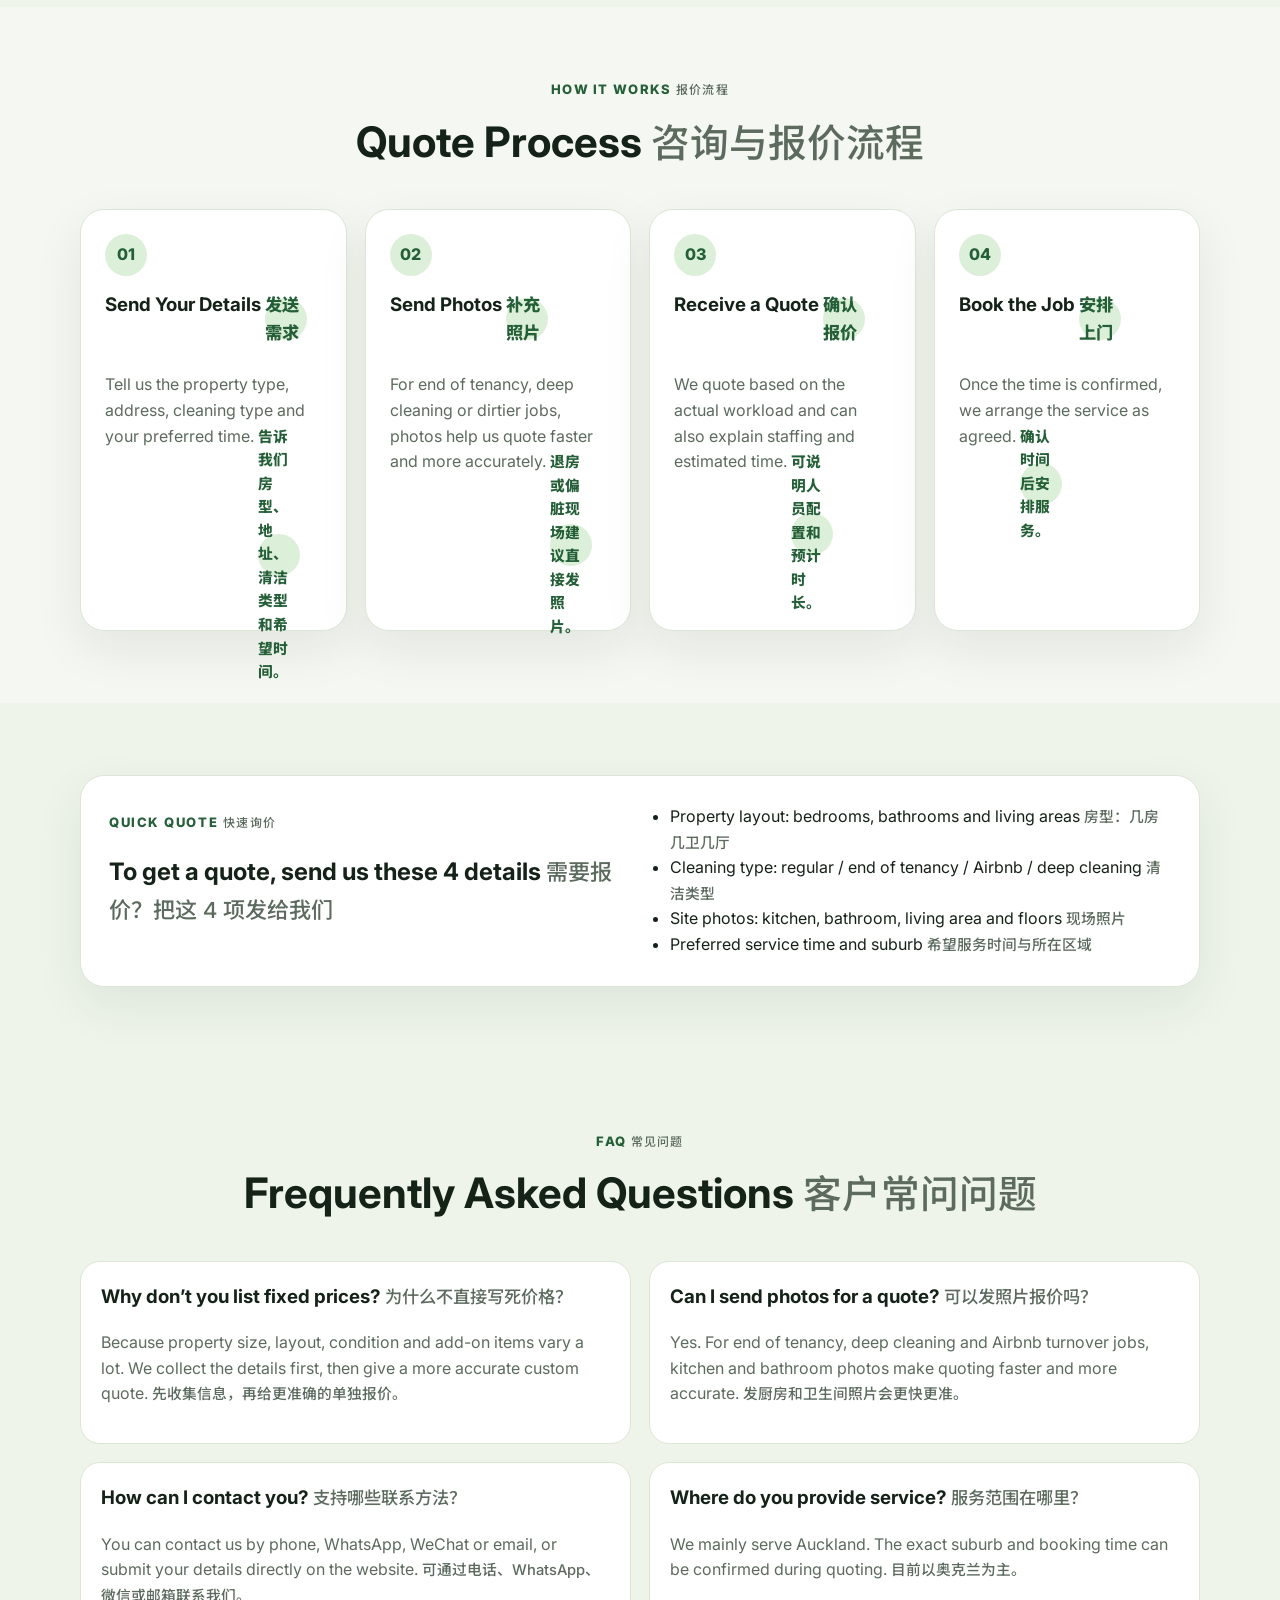
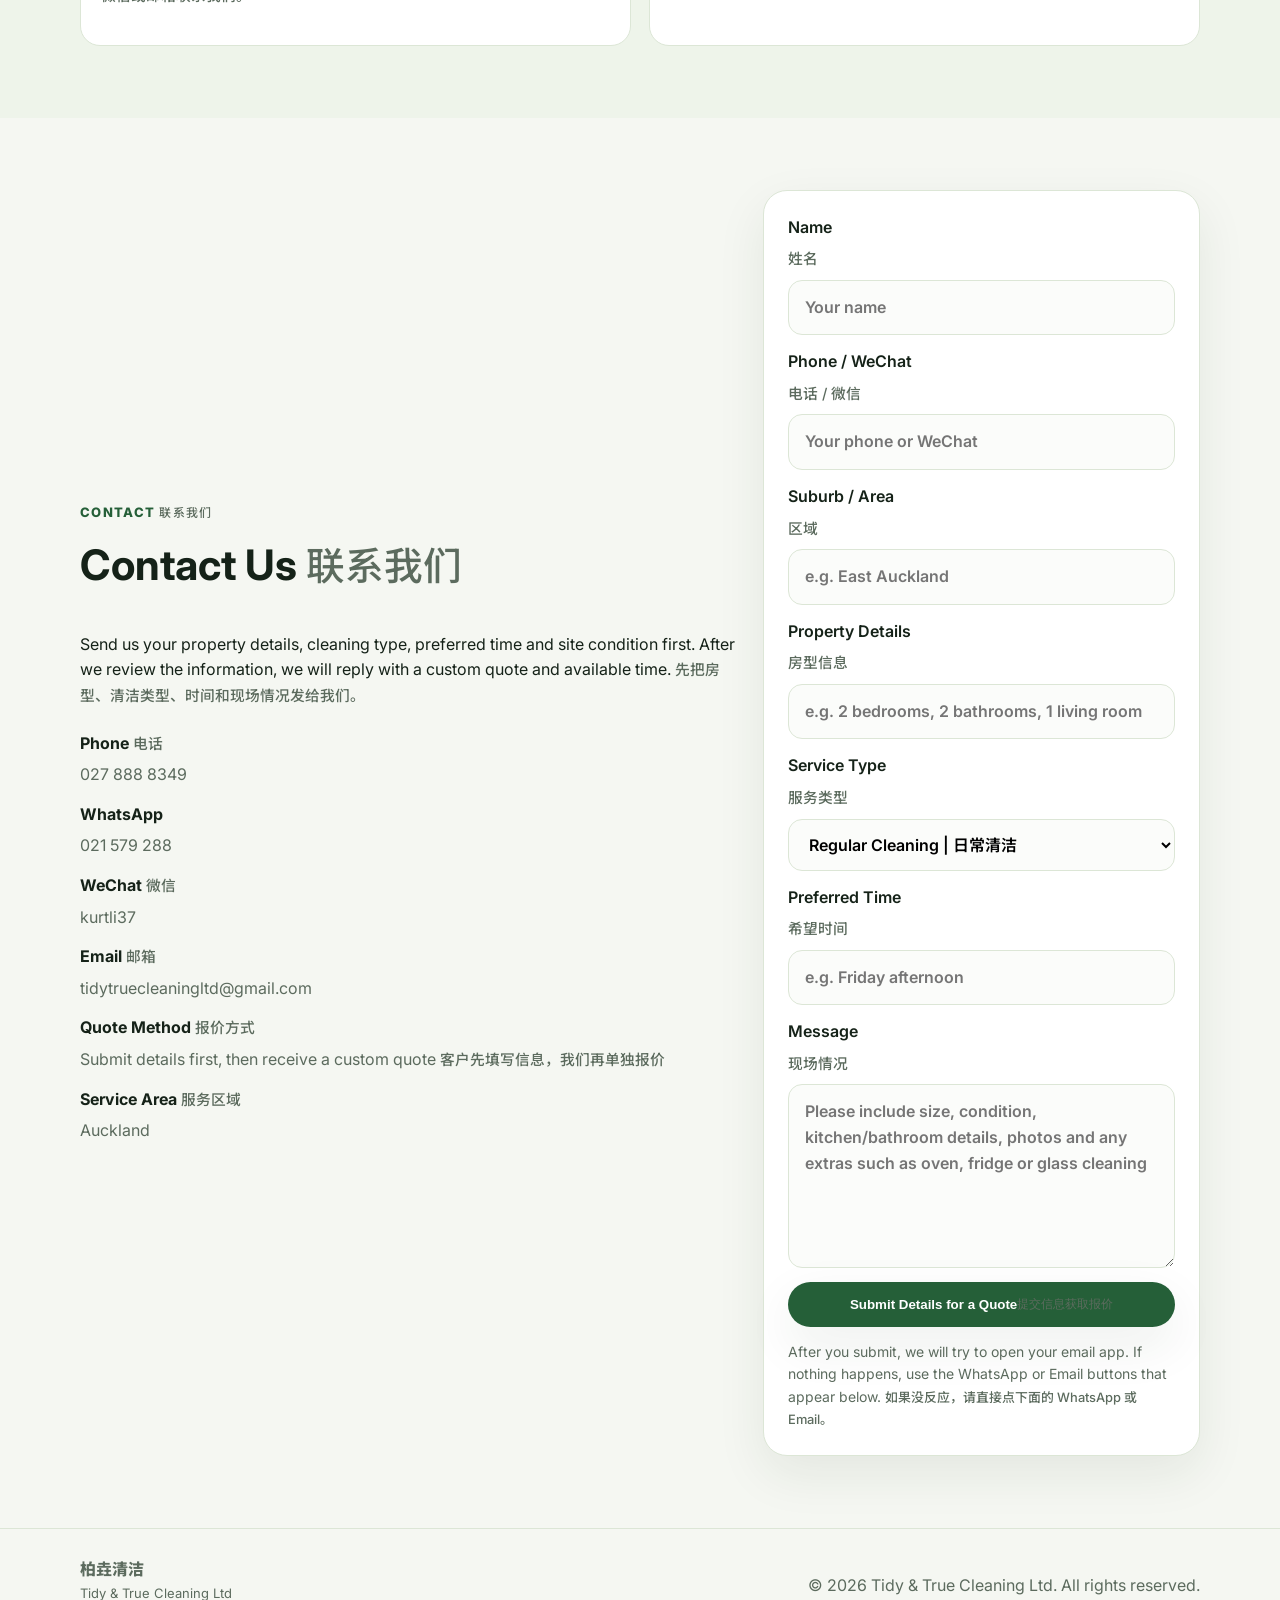
==== commit 916b21d9: "Add files via upload" ====
--- a/index.html
+++ b/index.html
@@ -1,15 +1,15 @@
 <!doctype html>
-<html lang="zh-CN">
+<html lang="en-NZ">
 <head>
   <meta charset="UTF-8" />
   <meta name="viewport" content="width=device-width, initial-scale=1.0" />
-  <title>柏垚清洁 | Tidy & True Cleaning Ltd | Auckland Airbnb, End of Tenancy & House Cleaning</title>
-  <meta name="description" content="柏垚清洁 Tidy & True Cleaning Ltd，服务奥克兰，提供 Airbnb 清洁、退房清洁、日常清洁、开荒清洁与深度清洁。支持中文和英文沟通，先收集信息再单独报价。" />
+  <title>Tidy & True Cleaning Ltd | 柏垚清洁 | Auckland Airbnb, End of Tenancy & House Cleaning</title>
+  <meta name="description" content="Tidy & True Cleaning Ltd provides Airbnb cleaning, end of tenancy cleaning, regular house cleaning and deep cleaning in Auckland. English first, Chinese support, with custom quotes based on your details and photos." />
   <meta name="keywords" content="柏垚清洁,Tidy and True Cleaning Ltd,Auckland cleaning service,Airbnb cleaning,End of tenancy cleaning,house cleaning,deep cleaning,开荒清洁,退房清洁,日常清洁,奥克兰清洁" />
   <meta property="og:title" content="柏垚清洁 | Tidy & True Cleaning Ltd" />
   <meta property="og:description" content="Auckland Airbnb cleaning, end of tenancy cleaning, regular house cleaning and deep cleaning." />
   <meta property="og:type" content="website" />
-  <meta property="og:locale" content="zh_CN" />
+  <meta property="og:locale" content="en_NZ" />
   <meta name="robots" content="index,follow" />
   <link rel="preconnect" href="https://fonts.googleapis.com">
   <link rel="preconnect" href="https://fonts.gstatic.com" crossorigin>
@@ -46,12 +46,12 @@
         </div>
       </div>
       <nav>
-        <a href="#services">服务</a>
-        <a href="#about">优势</a>
-        <a href="#process">流程</a>
-        <a href="#contact">联系</a>
+        <a href="#services">Services <span class="zh-note">服务</span></a>
+        <a href="#about">Why Us <span class="zh-note">优势</span></a>
+        <a href="#process">Process <span class="zh-note">流程</span></a>
+        <a href="#contact">Contact <span class="zh-note">联系</span></a>
       </nav>
-      <a class="nav-cta" href="#contact">Get a Quote</a>
+      <a class="nav-cta" href="#contact">Get a Quote <span class="zh-note">获取报价</span></a>
     </div>
   </header>
 
@@ -59,31 +59,31 @@
     <section class="hero">
       <div class="container hero-grid">
         <div>
-         <p class="eyebrow">AUCKLAND CLEANING SERVICE · 奥克兰清洁服务</p>
-<h1>Airbnb Cleaning, End of Tenancy Cleaning, Regular Cleaning &amp; Deep Cleaning<br><span class="headline-sub">Airbnb 清洁、退房清洁、日常清洁、开荒/深度清洁</span></h1>
-<p class="hero-text">
-  Tidy &amp; True Cleaning Ltd provides reliable cleaning services for Auckland homes, rental properties and Airbnb stays. We focus on Airbnb cleaning, end of tenancy cleaning, regular house cleaning and deep cleaning, with quotes based on the actual workload after we review your details and photos.<br>
-  柏垚清洁专注服务奥克兰本地家庭、出租房与短租客户，重点提供 Airbnb 清洁、退房清洁、日常清洁、开荒清洁等服务。客户先提交房型、时间和现场情况，我们再按实际工作量单独报价。
-</p>
-<div class="hero-actions">
-  <a class="btn btn-primary" href="#contact">Get a Quote 获取报价</a>
-  <a class="btn btn-secondary" href="https://wa.me/6421579288" target="_blank" rel="noopener">WhatsApp Quote WhatsApp 咨询</a>
-</div>
+          <p class="eyebrow">AUCKLAND CLEANING SERVICE <span class="zh-note">奥克兰清洁服务</span></p>
+          <h1>Airbnb Cleaning, End of Tenancy Cleaning, Regular Cleaning &amp; Deep Cleaning<br><span class="headline-sub">English-first service with Chinese support <span class="zh-note">英文为主，附中文协助</span></span></h1>
+          <p class="hero-text">
+            Tidy &amp; True Cleaning Ltd provides reliable cleaning services for Auckland homes, rental properties and Airbnb stays. We focus on Airbnb cleaning, end of tenancy cleaning, regular house cleaning and deep cleaning. Send us your layout, timing and photos first, and we will reply with a custom quote based on the real workload.<br>
+            <span class="zh-note">先发房型、时间和现场照片，我们再按实际工作量单独报价。</span>
+          </p>
+          <div class="hero-actions">
+            <a class="btn btn-primary" href="#contact">Get a Quote <span class="zh-note">获取报价</span></a>
+            <a class="btn btn-secondary" href="https://wa.me/6421579288" target="_blank" rel="noopener">WhatsApp Us <span class="zh-note">WhatsApp 咨询</span></a>
+          </div>
           <ul class="hero-points">
-            <li>中文 / English 沟通</li>
-            <li>适合自住房、出租房、民宿短租、空置房开荒</li>
-            <li>Airbnb 清洁、退房清洁、日常清洁、开荒清洁都可安排</li>
-            <li>先收集信息与照片，再单独确认报价</li>
+            <li>English-first communication with Chinese support <span class="zh-note">英文为主，中文辅助</span></li>
+            <li>Suitable for homes, rental properties, Airbnb stays and empty-property deep cleaning</li>
+            <li>Airbnb cleaning, end of tenancy cleaning, regular cleaning and deep cleaning available</li>
+            <li>Send your details and photos first, then receive a custom quote</li>
           </ul>
         </div>
         <div class="hero-card">
-          <div class="card-badge">热门服务</div>
-          <h2>退房清洁 / End of Tenancy Cleaning</h2>
-          <p>适合搬家前后、房东交房、物业验收前集中清洁；先看信息和照片，再单独报价。</p>
+          <div class="card-badge">Featured Service <span class="zh-note">热门服务</span></div>
+          <h2>End of Tenancy Cleaning <span class="zh-note">退房清洁</span></h2>
+          <p>Ideal for move-out cleaning, landlord handover and inspection-ready preparation. We review your details and photos first, then send a custom quote. <span class="zh-note">先看信息和照片，再单独报价。</span></p>
           <div class="mini-list">
-            <div><span>✔</span><p>厨房、卫浴、地面、玻璃基础处理</p></div>
-            <div><span>✔</span><p>可加烤箱、冰箱、百叶窗、室外玻璃等附加项目</p></div>
-            <div><span>✔</span><p>支持看图报价，减少来回沟通成本</p></div>
+            <div><span>✔</span><p>Kitchen, bathroom, floors and glass cleaning <span class="zh-note">厨房、卫浴、地面、玻璃基础处理</span></p></div>
+            <div><span>✔</span><p>Optional add-ons: oven, fridge, blinds, exterior glass and more <span class="zh-note">可加烤箱、冰箱、百叶窗、室外玻璃等</span></p></div>
+            <div><span>✔</span><p>Photo-based quoting available to save time <span class="zh-note">支持看图报价</span></p></div>
           </div>
           <div class="quick-contact">
             <a href="tel:0278888349">Call 027 888 8349</a>
@@ -95,62 +95,62 @@
 
     <section class="section stats">
       <div class="container stats-grid">
-        <div><strong>中文名</strong><span>柏垚清洁</span></div>
-        <div><strong>English Name</strong><span>Tidy &amp; True Cleaning Ltd</span></div>
-        <div><strong>服务区域</strong><span>Auckland / 奥克兰</span></div>
-        <div><strong>服务类型</strong><span>Airbnb / 退房 / 日常 / 开荒</span></div>
+        <div><strong>Chinese Name <span class="zh-note">中文名</span></strong><span>柏垚清洁</span></div>
+        <div><strong>English Name <span class="zh-note">英文名</span></strong><span>Tidy &amp; True Cleaning Ltd</span></div>
+        <div><strong>Service Area <span class="zh-note">服务区域</span></strong><span>Auckland <span class="zh-note">奥克兰</span></span></div>
+        <div><strong>Services <span class="zh-note">服务类型</span></strong><span>Airbnb / End of Tenancy / Regular / Deep Cleaning</span></div>
       </div>
     </section>
 
     <section class="section trust-strip">
       <div class="container trust-grid">
-        <div><strong>快速响应</strong><span>先看信息，再单独报价</span></div>
-        <div><strong>重点服务</strong><span>Airbnb 清洁 / 退房清洁 / 日常清洁 / 开荒清洁</span></div>
-        <div><strong>沟通直接</strong><span>中文 / English 都可以</span></div>
+        <div><strong>Fast Response <span class="zh-note">快速响应</span></strong><span>Review details first, then receive a custom quote <span class="zh-note">先看信息，再单独报价</span></span></div>
+        <div><strong>Core Services <span class="zh-note">重点服务</span></strong><span>Airbnb Cleaning / End of Tenancy / Regular Cleaning / Deep Cleaning</span></div>
+        <div><strong>Clear Communication <span class="zh-note">沟通直接</span></strong><span>English first, Chinese support <span class="zh-note">英文为主，中文可辅助</span></span></div>
       </div>
     </section>
 
     <section class="section" id="services">
       <div class="container">
         <div class="section-title">
-          <p>Services</p>
-          <h2>清洁服务项目</h2>
+          <p>Services <span class="zh-note">服务项目</span></p>
+          <h2>Cleaning Services <span class="zh-note">清洁服务项目</span></h2>
         </div>
         <div class="cards">
           <article class="service-card">
-            <h3>日常清洁</h3>
-            <p>适合长期维护、定期上门、家庭基础清洁。</p>
+            <h3>Regular Cleaning <span class="zh-note">日常清洁</span></h3>
+            <p>Ideal for recurring home maintenance and everyday household cleaning. <span class="zh-note">适合长期维护、定期上门、家庭基础清洁。</span></p>
             <ul>
-              <li>客厅、卧室、厨房、卫浴基础整理</li>
-              <li>吸尘、拖地、台面擦拭、垃圾清理</li>
-              <li>适合 weekly / fortnightly / one-off</li>
+              <li>Living room, bedroom, kitchen and bathroom basic cleaning <span class="zh-note">客厅、卧室、厨房、卫浴基础整理</span></li>
+              <li>Vacuuming, mopping, wipe-down and rubbish removal <span class="zh-note">吸尘、拖地、台面擦拭、垃圾清理</span></li>
+              <li>Suitable for weekly, fortnightly or one-off service</li>
             </ul>
           </article>
           <article class="service-card">
-            <h3>退房清洁</h3>
-            <p>适合搬家退租、交房前后、验收前深度整理。</p>
+            <h3>End of Tenancy Cleaning <span class="zh-note">退房清洁</span></h3>
+            <p>Ideal for moving out, landlord handover and inspection-ready cleaning. <span class="zh-note">适合搬家退租、交房前后、验收前深度整理。</span></p>
             <ul>
-              <li>厨房油污、卫浴水垢重点处理</li>
-              <li>根据房型和附加项目报价</li>
-              <li>可做标准版 / 升级版</li>
+              <li>Focused cleaning for kitchen grease and bathroom scale <span class="zh-note">厨房油污、卫浴水垢重点处理</span></li>
+              <li>Quoted based on layout, condition and add-on items <span class="zh-note">根据房型和附加项目报价</span></li>
+              <li>Standard and upgraded options available <span class="zh-note">可做标准版 / 升级版</span></li>
             </ul>
           </article>
           <article class="service-card">
-            <h3>Airbnb 清洁</h3>
-            <p>适合短租、民宿换客、快速周转清洁，是我们的重点服务之一。</p>
+            <h3>Airbnb Cleaning <span class="zh-note">Airbnb 清洁</span></h3>
+            <p>Designed for short-stay turnovers, guest changeovers and fast reset cleaning. <span class="zh-note">适合短租、民宿换客、快速周转清洁。</span></p>
             <ul>
-              <li>基础清洁 + 补货整理可组合</li>
-              <li>按房型、周转频率、工作量报价</li>
-              <li>适合长期合作</li>
+              <li>Basic cleaning can be combined with restocking support <span class="zh-note">基础清洁 + 补货整理可组合</span></li>
+              <li>Quoted by layout, turnover frequency and workload <span class="zh-note">按房型、周转频率、工作量报价</span></li>
+              <li>Suitable for ongoing long-term cooperation <span class="zh-note">适合长期合作</span></li>
             </ul>
           </article>
           <article class="service-card">
-            <h3>开荒清洁 / 深度清洁</h3>
-            <p>适合新房入住前、装修后初清、长期未清或局部重污处理。</p>
+            <h3>Deep Cleaning / Post-build Cleaning <span class="zh-note">开荒清洁 / 深度清洁</span></h3>
+            <p>Suitable for move-in preparation, post-renovation cleanup and heavier dirt build-up. <span class="zh-note">适合新房入住前、装修后初清、长期未清或局部重污处理。</span></p>
             <ul>
-              <li>厨房重油污、淋浴水垢、局部霉斑、装修后积灰</li>
-              <li>会根据现场照片和脏乱程度评估</li>
-              <li>先确认范围，再给准确报价</li>
+              <li>Heavy kitchen grease, shower scale, mould spots and post-build dust <span class="zh-note">厨房重油污、淋浴水垢、局部霉斑、装修后积灰</span></li>
+              <li>Assessed by photos and actual site condition <span class="zh-note">根据现场照片和脏乱程度评估</span></li>
+              <li>Confirm the scope first, then receive an accurate quote <span class="zh-note">先确认范围，再给准确报价</span></li>
             </ul>
           </article>
         </div>
@@ -162,26 +162,26 @@
         <div>
           <div class="section-title left">
             <p>Why Choose Us</p>
-            <h2>为什么选择柏垚清洁</h2>
-          </div>
-          <p class="lead">我们不先乱报低价，重点是先看清需求，再给你清楚、靠谱的单独报价。</p>
+            <h2>Why Choose Tidy &amp; True Cleaning Ltd <span class="zh-note">为什么选择柏垚清洁</span></h2>
+          </div>
+          <p class="lead">We do not guess with low prices first. We review the real job scope, then give you a clear and reliable quote. <span class="zh-note">先看清需求，再给清楚、靠谱的单独报价。</span></p>
         </div>
         <div class="feature-list">
           <div class="feature-item">
-            <h3>报价直接</h3>
-            <p>可按房型、面积、照片、脏乱程度快速判断，减少反复沟通。</p>
-          </div>
-          <div class="feature-item">
-            <h3>适合本地华人客户</h3>
-            <p>中文沟通顺畅，也支持英文沟通，适合家庭客户和房东客户。</p>
-          </div>
-          <div class="feature-item">
-            <h3>服务范围清楚</h3>
-            <p>先确认基础内容和附加项目，再给报价，避免做完后再扯皮。</p>
-          </div>
-          <div class="feature-item">
-            <h3>适合长期合作</h3>
-            <p>Airbnb、定期保洁、出租房交接清洁都可以建立稳定合作。</p>
+            <h3>Clear Quoting <span class="zh-note">报价直接</span></h3>
+            <p>We can quickly assess based on layout, size, photos and condition, so there is less back-and-forth. <span class="zh-note">可按房型、面积、照片、脏乱程度快速判断。</span></p>
+          </div>
+          <div class="feature-item">
+            <h3>Local-friendly Service <span class="zh-note">适合本地客户</span></h3>
+            <p>We support English-first communication with Chinese support for homeowners, tenants and landlords. <span class="zh-note">适合家庭客户和房东客户。</span></p>
+          </div>
+          <div class="feature-item">
+            <h3>Clear Scope <span class="zh-note">服务范围清楚</span></h3>
+            <p>We confirm the standard scope and add-ons first, then quote clearly to avoid confusion later. <span class="zh-note">先确认基础内容和附加项目，再给报价。</span></p>
+          </div>
+          <div class="feature-item">
+            <h3>Good for Ongoing Work <span class="zh-note">适合长期合作</span></h3>
+            <p>Airbnb, recurring cleaning and rental handover cleaning can all be arranged on an ongoing basis. <span class="zh-note">可做稳定长期合作。</span></p>
           </div>
         </div>
       </div>
@@ -190,14 +190,14 @@
     <section class="section" id="process">
       <div class="container">
         <div class="section-title">
-          <p>How It Works</p>
-          <h2>咨询与报价流程</h2>
+          <p>How It Works <span class="zh-note">报价流程</span></p>
+          <h2>Quote Process <span class="zh-note">咨询与报价流程</span></h2>
         </div>
         <div class="process-grid">
-          <div class="process-step"><span>01</span><h3>发送需求</h3><p>告诉我们房型、地址、清洁类型、希望时间。</p></div>
-          <div class="process-step"><span>02</span><h3>补充照片</h3><p>如果是退房、深度清洁或偏脏现场，建议直接发照片。</p></div>
-          <div class="process-step"><span>03</span><h3>确认报价</h3><p>我们按实际工作量给出价格、人员配置和预计时长。</p></div>
-          <div class="process-step"><span>04</span><h3>安排上门</h3><p>确认时间后安排服务，按约定执行。</p></div>
+          <div class="process-step"><span>01</span><h3>Send Your Details <span class="zh-note">发送需求</span></h3><p>Tell us the property type, address, cleaning type and your preferred time. <span class="zh-note">告诉我们房型、地址、清洁类型和希望时间。</span></p></div>
+          <div class="process-step"><span>02</span><h3>Send Photos <span class="zh-note">补充照片</span></h3><p>For end of tenancy, deep cleaning or dirtier jobs, photos help us quote faster and more accurately. <span class="zh-note">退房或偏脏现场建议直接发照片。</span></p></div>
+          <div class="process-step"><span>03</span><h3>Receive a Quote <span class="zh-note">确认报价</span></h3><p>We quote based on the actual workload and can also explain staffing and estimated time. <span class="zh-note">可说明人员配置和预计时长。</span></p></div>
+          <div class="process-step"><span>04</span><h3>Book the Job <span class="zh-note">安排上门</span></h3><p>Once the time is confirmed, we arrange the service as agreed. <span class="zh-note">确认时间后安排服务。</span></p></div>
         </div>
       </div>
     </section>
@@ -205,14 +205,14 @@
     <section class="section alt">
       <div class="container quote-box">
         <div>
-          <p class="eyebrow">QUOTE FAST</p>
-          <h2>需要报价？把这 4 项发给我们就够了</h2>
+          <p class="eyebrow">QUICK QUOTE <span class="zh-note">快速询价</span></p>
+          <h2>To get a quote, send us these 4 details <span class="zh-note">需要报价？把这 4 项发给我们</span></h2>
         </div>
         <ul>
-          <li>房型：几房几卫几厅</li>
-          <li>清洁类型：日常 / 退房 / Airbnb / 深度</li>
-          <li>现场照片：厨房、卫生间、客厅、地面</li>
-          <li>希望服务时间与所在区域</li>
+          <li>Property layout: bedrooms, bathrooms and living areas <span class="zh-note">房型：几房几卫几厅</span></li>
+          <li>Cleaning type: regular / end of tenancy / Airbnb / deep cleaning <span class="zh-note">清洁类型</span></li>
+          <li>Site photos: kitchen, bathroom, living area and floors <span class="zh-note">现场照片</span></li>
+          <li>Preferred service time and suburb <span class="zh-note">希望服务时间与所在区域</span></li>
         </ul>
       </div>
     </section>
@@ -220,25 +220,25 @@
     <section class="section alt" id="faq">
       <div class="container">
         <div class="section-title">
-          <p>FAQ</p>
-          <h2>客户常问问题</h2>
+          <p>FAQ <span class="zh-note">常见问题</span></p>
+          <h2>Frequently Asked Questions <span class="zh-note">客户常问问题</span></h2>
         </div>
         <div class="feature-list">
           <div class="feature-item">
-            <h3>为什么不直接写死价格？</h3>
-            <p>因为房型、面积、脏乱程度和附加项目差异很大。我们先收集信息，再给更准确的单独报价。</p>
-          </div>
-          <div class="feature-item">
-            <h3>可以发照片报价吗？</h3>
-            <p>可以。尤其是退房清洁、深度清洁、Airbnb 换客清洁，发厨房和卫生间照片会更快更准。</p>
-          </div>
-          <div class="feature-item">
-            <h3>支持哪些联系方法？</h3>
-            <p>可通过电话、WhatsApp、微信或邮箱联系我们，也可以直接在网站提交信息。</p>
-          </div>
-          <div class="feature-item">
-            <h3>服务范围在哪里？</h3>
-            <p>目前以奥克兰为主。具体 suburb 和上门时间可在询价时一起确认。</p>
+            <h3>Why don’t you list fixed prices? <span class="zh-note">为什么不直接写死价格？</span></h3>
+            <p>Because property size, layout, condition and add-on items vary a lot. We collect the details first, then give a more accurate custom quote. <span class="zh-note">先收集信息，再给更准确的单独报价。</span></p>
+          </div>
+          <div class="feature-item">
+            <h3>Can I send photos for a quote? <span class="zh-note">可以发照片报价吗？</span></h3>
+            <p>Yes. For end of tenancy, deep cleaning and Airbnb turnover jobs, kitchen and bathroom photos make quoting faster and more accurate. <span class="zh-note">发厨房和卫生间照片会更快更准。</span></p>
+          </div>
+          <div class="feature-item">
+            <h3>How can I contact you? <span class="zh-note">支持哪些联系方法？</span></h3>
+            <p>You can contact us by phone, WhatsApp, WeChat or email, or submit your details directly on the website. <span class="zh-note">可通过电话、WhatsApp、微信或邮箱联系我们。</span></p>
+          </div>
+          <div class="feature-item">
+            <h3>Where do you provide service? <span class="zh-note">服务范围在哪里？</span></h3>
+            <p>We mainly serve Auckland. The exact suburb and booking time can be confirmed during quoting. <span class="zh-note">目前以奥克兰为主。</span></p>
           </div>
         </div>
       </div>
@@ -248,63 +248,63 @@
       <div class="container contact-grid">
         <div>
           <div class="section-title left">
-            <p>Contact</p>
-            <h2>联系我们</h2>
-          </div>
-          <p>先把房型、清洁类型、时间和现场情况发给我们。我们看完信息后，会单独回复报价和可安排时间。</p>
+            <p>Contact <span class="zh-note">联系我们</span></p>
+            <h2>Contact Us <span class="zh-note">联系我们</span></h2>
+          </div>
+          <p>Send us your property details, cleaning type, preferred time and site condition first. After we review the information, we will reply with a custom quote and available time. <span class="zh-note">先把房型、清洁类型、时间和现场情况发给我们。</span></p>
           <div class="contact-list">
-            <div><strong>电话 / Phone</strong><span>027 888 8349</span></div>
+            <div><strong>Phone <span class="zh-note">电话</span></strong><span>027 888 8349</span></div>
             <div><strong>WhatsApp</strong><span>021 579 288</span></div>
-            <div><strong>微信 / WeChat</strong><span>kurtli37</span></div>
-            <div><strong>Email</strong><span>tidytruecleaningltd@gmail.com</span></div>
-            <div><strong>报价方式 / Quote</strong><span>客户先填写信息，我们再单独报价</span></div>
-            <div><strong>服务区域</strong><span>Auckland</span></div>
+            <div><strong>WeChat <span class="zh-note">微信</span></strong><span>kurtli37</span></div>
+            <div><strong>Email <span class="zh-note">邮箱</span></strong><span>tidytruecleaningltd@gmail.com</span></div>
+            <div><strong>Quote Method <span class="zh-note">报价方式</span></strong><span>Submit details first, then receive a custom quote <span class="zh-note">客户先填写信息，我们再单独报价</span></span></div>
+            <div><strong>Service Area <span class="zh-note">服务区域</span></strong><span>Auckland</span></div>
           </div>
         </div>
         <form class="contact-form" id="quoteForm">
           <label>
-  Name / 姓名
-  <input type="text" name="name" placeholder="Your name" />
-</label>
-          <label>
-            电话 / Phone
+            Name <span class="zh-note">姓名</span>
+            <input type="text" name="name" placeholder="Your name" />
+          </label>
+          <label>
+            Phone / WeChat <span class="zh-note">电话 / 微信</span>
             <input type="text" name="contact" placeholder="Your phone or WeChat" />
           </label>
           <label>
-            地址区域 / Suburb
-            <input type="text" name="suburb" placeholder="例如：East Auckland" />
-          </label>
-          <label>
-            房型信息 / Property Details
-            <input type="text" name="property" placeholder="例如：2房2卫1客厅" />
-          </label>
-          <label>
-            服务类型 / Service Type
+            Suburb / Area <span class="zh-note">区域</span>
+            <input type="text" name="suburb" placeholder="e.g. East Auckland" />
+          </label>
+          <label>
+            Property Details <span class="zh-note">房型信息</span>
+            <input type="text" name="property" placeholder="e.g. 2 bedrooms, 2 bathrooms, 1 living room" />
+          </label>
+          <label>
+            Service Type <span class="zh-note">服务类型</span>
             <select name="service">
-              <option>日常保洁</option>
-              <option>退房清洁</option>
-              <option>Airbnb 清洁</option>
-              <option>开荒清洁</option>
-              <option>深度清洁</option>
+              <option>Regular Cleaning | 日常清洁</option>
+              <option>End of Tenancy Cleaning | 退房清洁</option>
+              <option>Airbnb Cleaning | Airbnb 清洁</option>
+              <option>Deep Cleaning / Post-build Cleaning | 开荒清洁</option>
+              <option>Deep Cleaning | 深度清洁</option>
             </select>
           </label>
           <label>
-            希望时间 / Preferred Time
-            <input type="text" name="time" placeholder="例如：本周五下午" />
-          </label>
-          <label>
-            现场情况 / Message
-            <textarea rows="6" name="message" placeholder="请填写面积、是否偏脏、厨房/卫生间情况、是否有照片、是否需要烤箱/冰箱/玻璃等附加项目"></textarea>
-          </label>
-          <button type="submit" class="btn btn-primary full">Submit Details for a Quote 提交信息获取报价</button>
-<p class="form-note">After you submit, we will try to open your email app. If nothing happens, use the WhatsApp or Email buttons that appear below. / 提交后会尝试打开你的邮件应用；如果没反应，请直接点击下面出现的 WhatsApp 或 Email 按钮。</p>
-<div id="quoteFallback" class="quote-fallback" hidden>
-  <p><strong>Quick send options / 快捷发送方式</strong></p>
-  <div class="quick-contact">
-    <a id="whatsAppQuoteLink" href="#" target="_blank" rel="noopener">Send via WhatsApp 用 WhatsApp 发送</a>
-    <a id="emailQuoteLink" href="#">Send via Email 用邮件发送</a>
-  </div>
-</div>
+            Preferred Time <span class="zh-note">希望时间</span>
+            <input type="text" name="time" placeholder="e.g. Friday afternoon" />
+          </label>
+          <label>
+            Message <span class="zh-note">现场情况</span>
+            <textarea rows="6" name="message" placeholder="Please include size, condition, kitchen/bathroom details, photos and any extras such as oven, fridge or glass cleaning"></textarea>
+          </label>
+          <button type="submit" class="btn btn-primary full">Submit Details for a Quote <span class="zh-note">提交信息获取报价</span></button>
+          <p class="form-note">After you submit, we will try to open your email app. If nothing happens, use the WhatsApp or Email buttons that appear below. <span class="zh-note">如果没反应，请直接点下面的 WhatsApp 或 Email。</span></p>
+          <div id="quoteFallback" class="quote-fallback" hidden>
+            <p><strong>Quick Send Options <span class="zh-note">快捷发送方式</span></strong></p>
+            <div class="quick-contact">
+              <a id="whatsAppQuoteLink" href="#" target="_blank" rel="noopener">Send via WhatsApp <span class="zh-note">用 WhatsApp 发送</span></a>
+              <a id="emailQuoteLink" href="#">Send via Email <span class="zh-note">用邮件发送</span></a>
+            </div>
+          </div>
         </form>
       </div>
     </section>
--- a/styles.css
+++ b/styles.css
@@ -23,6 +23,11 @@
 
 a { color: inherit; text-decoration: none; }
 .container { width: min(1120px, calc(100% - 32px)); margin: 0 auto; }
+.zh-note {
+  color: var(--muted);
+  font-size: 0.92em;
+  font-weight: 500;
+}
 
 .site-header {
   position: sticky;
@@ -284,6 +289,7 @@
 .quote-fallback p {
   margin: 0 0 10px;
 }
+
 .floating-actions {
   position: fixed;
   right: 18px;
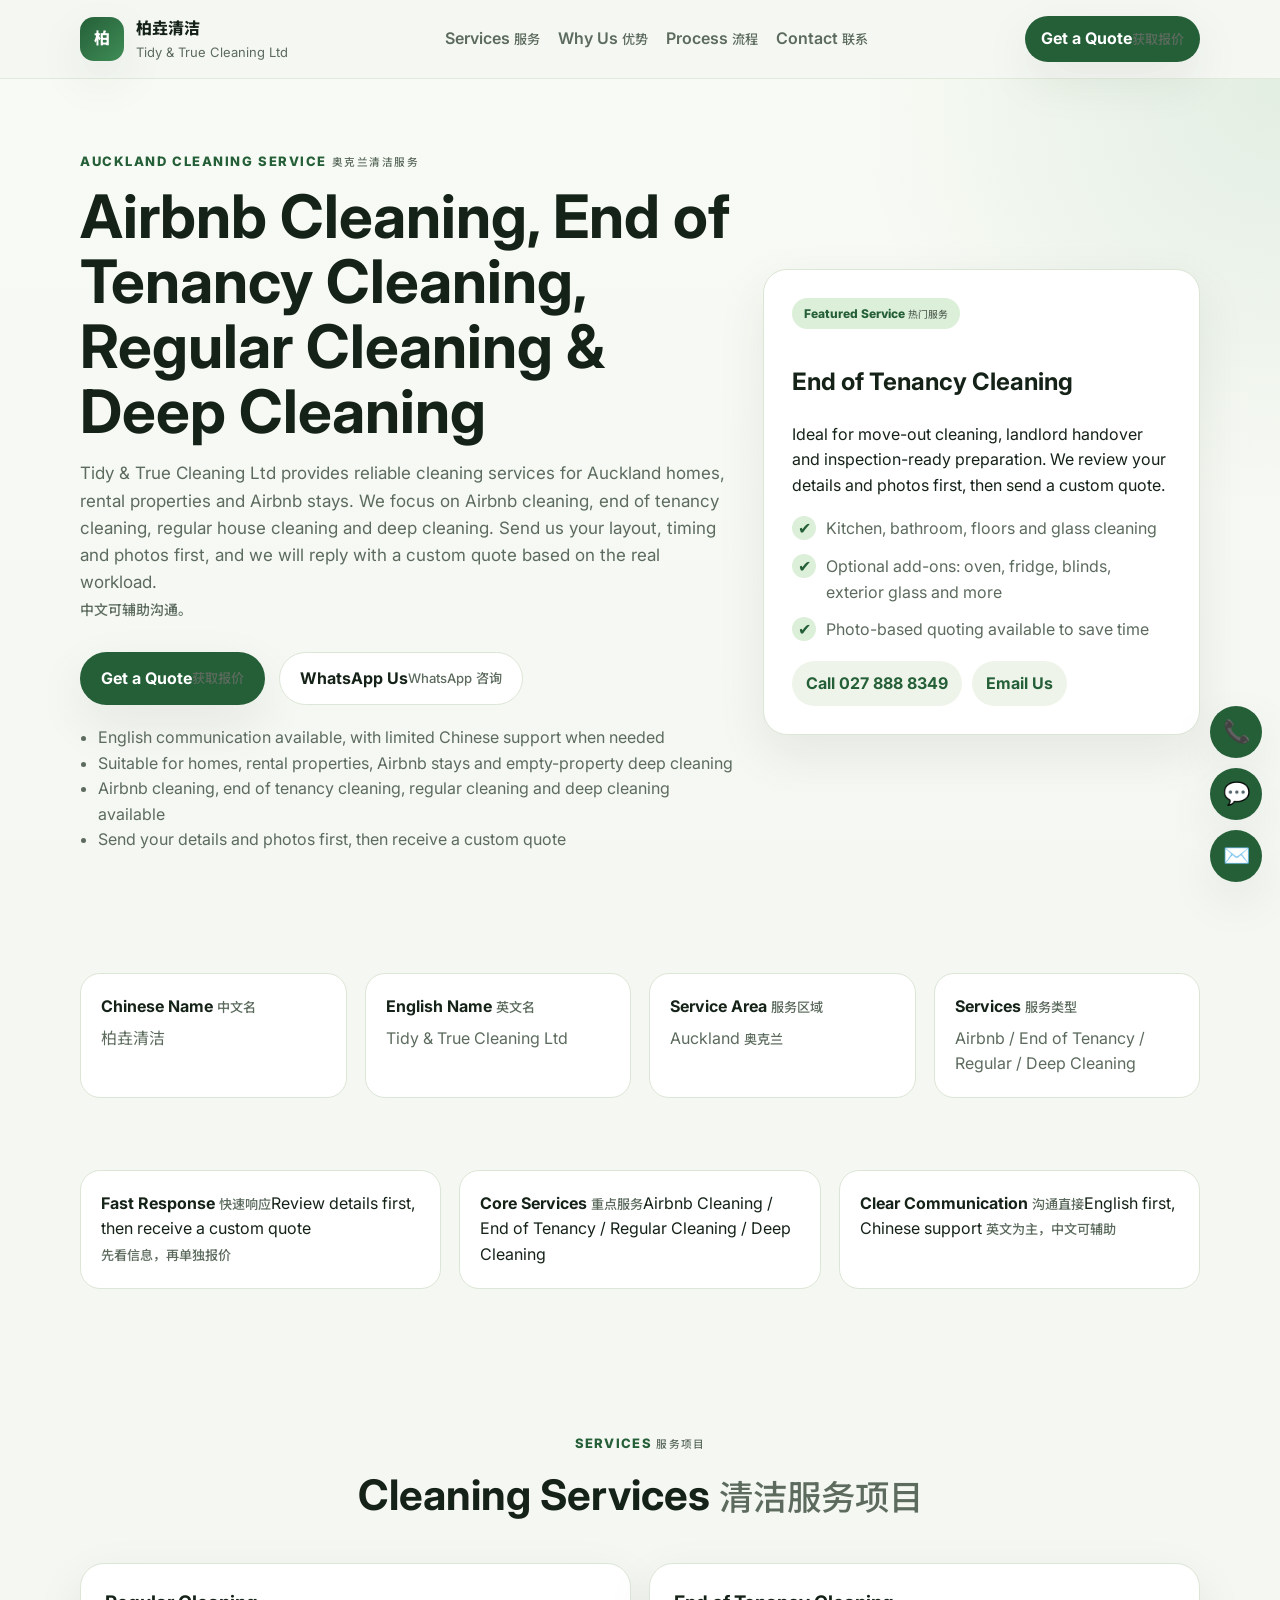
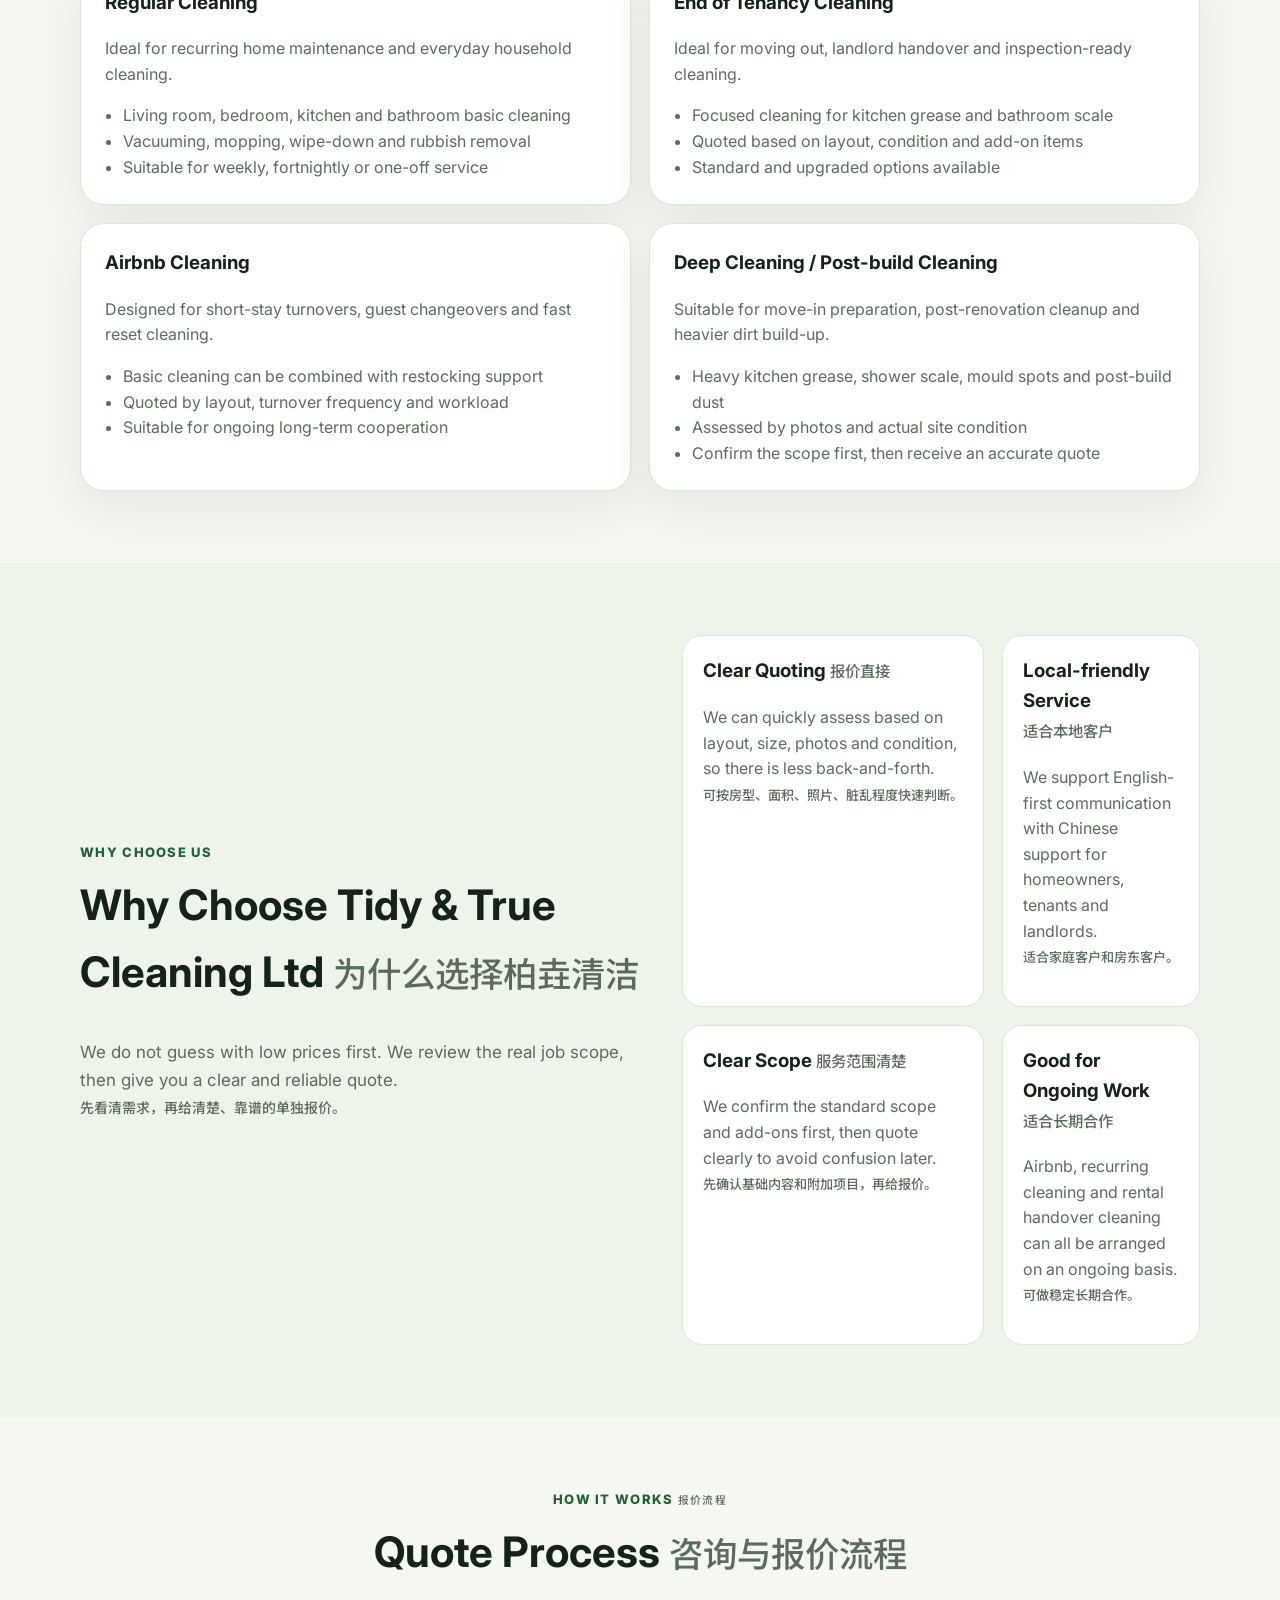
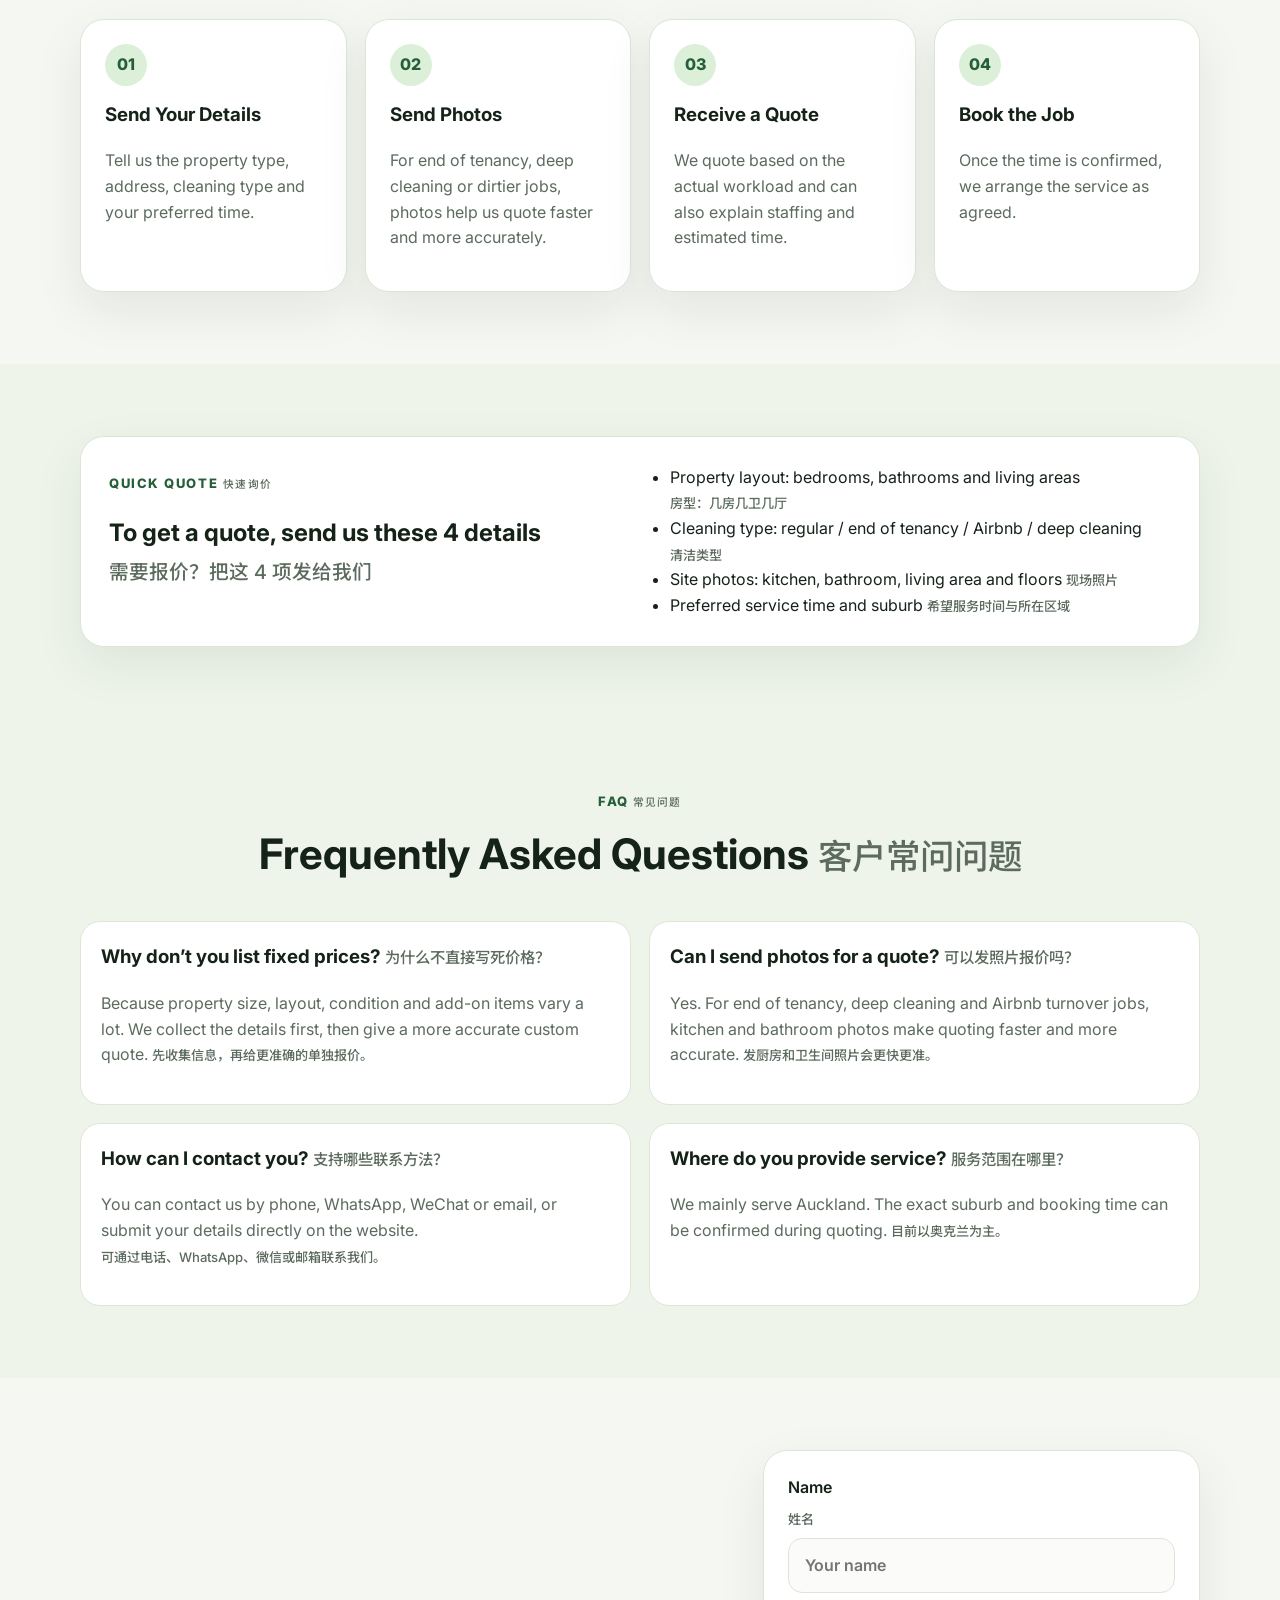
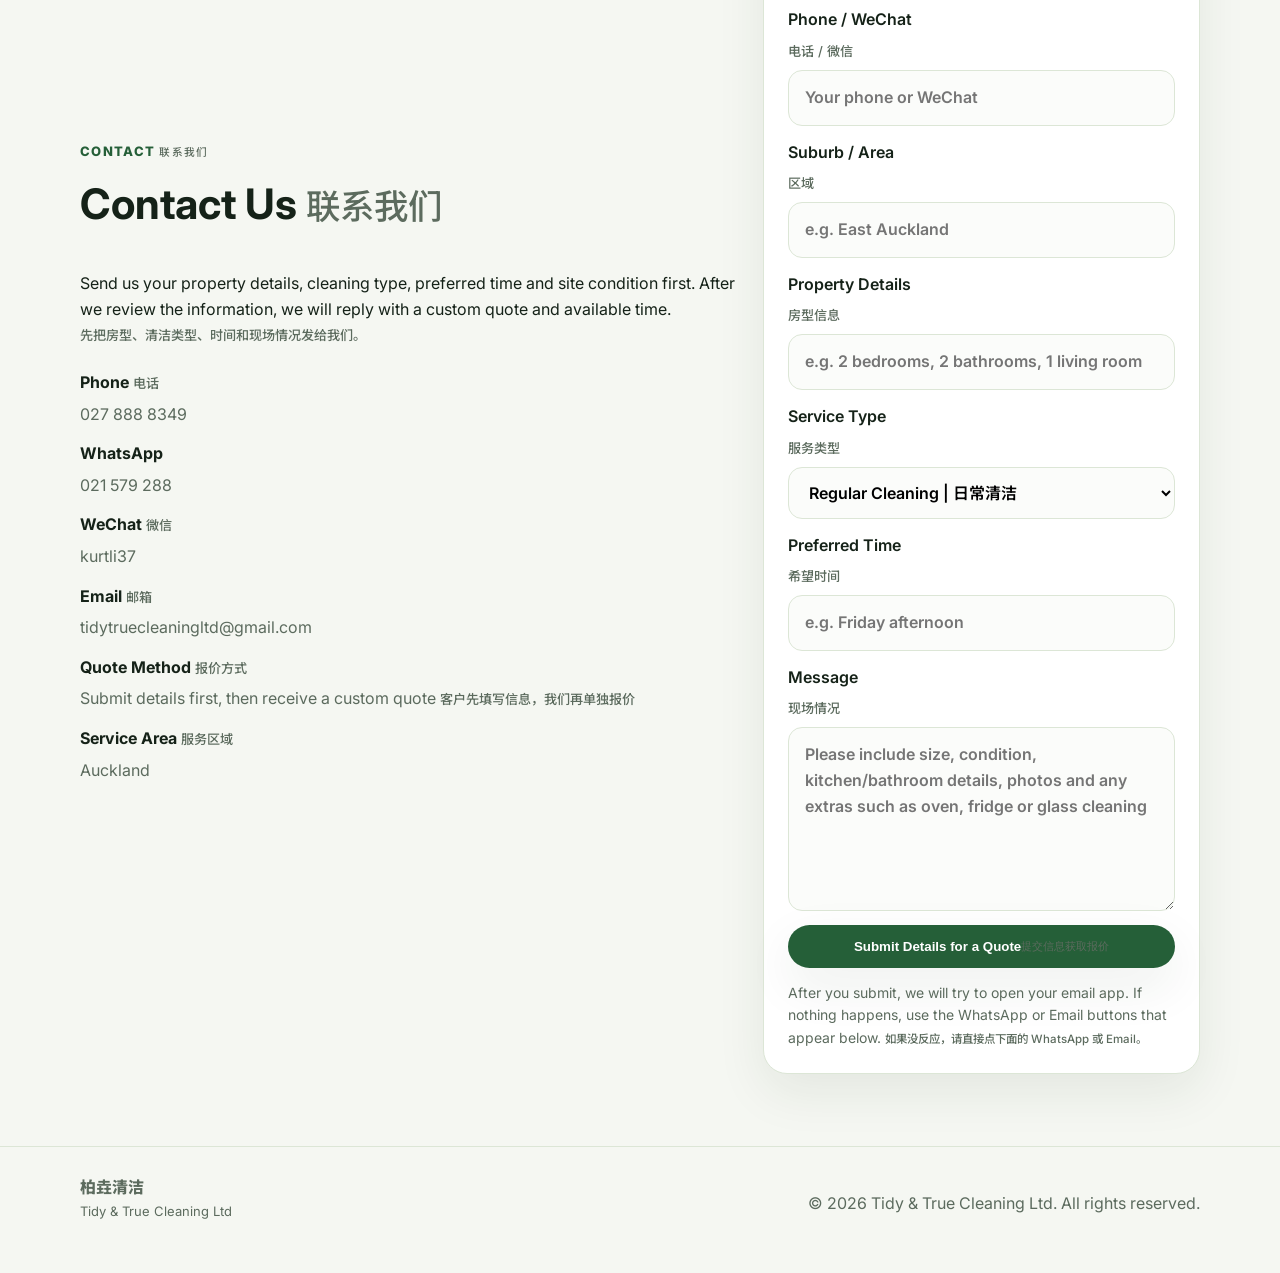
==== commit c4ac972c: "Add files via upload" ====
--- a/index.html
+++ b/index.html
@@ -60,17 +60,17 @@
       <div class="container hero-grid">
         <div>
           <p class="eyebrow">AUCKLAND CLEANING SERVICE <span class="zh-note">奥克兰清洁服务</span></p>
-          <h1>Airbnb Cleaning, End of Tenancy Cleaning, Regular Cleaning &amp; Deep Cleaning<br><span class="headline-sub">English-first service with Chinese support <span class="zh-note">英文为主，附中文协助</span></span></h1>
+          <h1>Airbnb Cleaning, End of Tenancy Cleaning, Regular Cleaning &amp; Deep Cleaning</h1>
           <p class="hero-text">
             Tidy &amp; True Cleaning Ltd provides reliable cleaning services for Auckland homes, rental properties and Airbnb stays. We focus on Airbnb cleaning, end of tenancy cleaning, regular house cleaning and deep cleaning. Send us your layout, timing and photos first, and we will reply with a custom quote based on the real workload.<br>
-            <span class="zh-note">先发房型、时间和现场照片，我们再按实际工作量单独报价。</span>
+            <span class="zh-note">中文可辅助沟通。</span>
           </p>
           <div class="hero-actions">
             <a class="btn btn-primary" href="#contact">Get a Quote <span class="zh-note">获取报价</span></a>
             <a class="btn btn-secondary" href="https://wa.me/6421579288" target="_blank" rel="noopener">WhatsApp Us <span class="zh-note">WhatsApp 咨询</span></a>
           </div>
           <ul class="hero-points">
-            <li>English-first communication with Chinese support <span class="zh-note">英文为主，中文辅助</span></li>
+            <li>English communication available, with limited Chinese support when needed</li>
             <li>Suitable for homes, rental properties, Airbnb stays and empty-property deep cleaning</li>
             <li>Airbnb cleaning, end of tenancy cleaning, regular cleaning and deep cleaning available</li>
             <li>Send your details and photos first, then receive a custom quote</li>
@@ -78,12 +78,12 @@
         </div>
         <div class="hero-card">
           <div class="card-badge">Featured Service <span class="zh-note">热门服务</span></div>
-          <h2>End of Tenancy Cleaning <span class="zh-note">退房清洁</span></h2>
-          <p>Ideal for move-out cleaning, landlord handover and inspection-ready preparation. We review your details and photos first, then send a custom quote. <span class="zh-note">先看信息和照片，再单独报价。</span></p>
+          <h2>End of Tenancy Cleaning</h2>
+          <p>Ideal for move-out cleaning, landlord handover and inspection-ready preparation. We review your details and photos first, then send a custom quote.</p>
           <div class="mini-list">
-            <div><span>✔</span><p>Kitchen, bathroom, floors and glass cleaning <span class="zh-note">厨房、卫浴、地面、玻璃基础处理</span></p></div>
-            <div><span>✔</span><p>Optional add-ons: oven, fridge, blinds, exterior glass and more <span class="zh-note">可加烤箱、冰箱、百叶窗、室外玻璃等</span></p></div>
-            <div><span>✔</span><p>Photo-based quoting available to save time <span class="zh-note">支持看图报价</span></p></div>
+            <div><span>✔</span><p>Kitchen, bathroom, floors and glass cleaning</p></div>
+            <div><span>✔</span><p>Optional add-ons: oven, fridge, blinds, exterior glass and more</p></div>
+            <div><span>✔</span><p>Photo-based quoting available to save time</p></div>
           </div>
           <div class="quick-contact">
             <a href="tel:0278888349">Call 027 888 8349</a>
@@ -118,39 +118,39 @@
         </div>
         <div class="cards">
           <article class="service-card">
-            <h3>Regular Cleaning <span class="zh-note">日常清洁</span></h3>
-            <p>Ideal for recurring home maintenance and everyday household cleaning. <span class="zh-note">适合长期维护、定期上门、家庭基础清洁。</span></p>
+            <h3>Regular Cleaning</h3>
+            <p>Ideal for recurring home maintenance and everyday household cleaning.</p>
             <ul>
-              <li>Living room, bedroom, kitchen and bathroom basic cleaning <span class="zh-note">客厅、卧室、厨房、卫浴基础整理</span></li>
-              <li>Vacuuming, mopping, wipe-down and rubbish removal <span class="zh-note">吸尘、拖地、台面擦拭、垃圾清理</span></li>
+              <li>Living room, bedroom, kitchen and bathroom basic cleaning</li>
+              <li>Vacuuming, mopping, wipe-down and rubbish removal</li>
               <li>Suitable for weekly, fortnightly or one-off service</li>
             </ul>
           </article>
           <article class="service-card">
-            <h3>End of Tenancy Cleaning <span class="zh-note">退房清洁</span></h3>
-            <p>Ideal for moving out, landlord handover and inspection-ready cleaning. <span class="zh-note">适合搬家退租、交房前后、验收前深度整理。</span></p>
+            <h3>End of Tenancy Cleaning</h3>
+            <p>Ideal for moving out, landlord handover and inspection-ready cleaning.</p>
             <ul>
-              <li>Focused cleaning for kitchen grease and bathroom scale <span class="zh-note">厨房油污、卫浴水垢重点处理</span></li>
-              <li>Quoted based on layout, condition and add-on items <span class="zh-note">根据房型和附加项目报价</span></li>
-              <li>Standard and upgraded options available <span class="zh-note">可做标准版 / 升级版</span></li>
+              <li>Focused cleaning for kitchen grease and bathroom scale</li>
+              <li>Quoted based on layout, condition and add-on items</li>
+              <li>Standard and upgraded options available</li>
             </ul>
           </article>
           <article class="service-card">
-            <h3>Airbnb Cleaning <span class="zh-note">Airbnb 清洁</span></h3>
-            <p>Designed for short-stay turnovers, guest changeovers and fast reset cleaning. <span class="zh-note">适合短租、民宿换客、快速周转清洁。</span></p>
+            <h3>Airbnb Cleaning</h3>
+            <p>Designed for short-stay turnovers, guest changeovers and fast reset cleaning.</p>
             <ul>
-              <li>Basic cleaning can be combined with restocking support <span class="zh-note">基础清洁 + 补货整理可组合</span></li>
-              <li>Quoted by layout, turnover frequency and workload <span class="zh-note">按房型、周转频率、工作量报价</span></li>
-              <li>Suitable for ongoing long-term cooperation <span class="zh-note">适合长期合作</span></li>
+              <li>Basic cleaning can be combined with restocking support</li>
+              <li>Quoted by layout, turnover frequency and workload</li>
+              <li>Suitable for ongoing long-term cooperation</li>
             </ul>
           </article>
           <article class="service-card">
-            <h3>Deep Cleaning / Post-build Cleaning <span class="zh-note">开荒清洁 / 深度清洁</span></h3>
-            <p>Suitable for move-in preparation, post-renovation cleanup and heavier dirt build-up. <span class="zh-note">适合新房入住前、装修后初清、长期未清或局部重污处理。</span></p>
+            <h3>Deep Cleaning / Post-build Cleaning</h3>
+            <p>Suitable for move-in preparation, post-renovation cleanup and heavier dirt build-up.</p>
             <ul>
-              <li>Heavy kitchen grease, shower scale, mould spots and post-build dust <span class="zh-note">厨房重油污、淋浴水垢、局部霉斑、装修后积灰</span></li>
-              <li>Assessed by photos and actual site condition <span class="zh-note">根据现场照片和脏乱程度评估</span></li>
-              <li>Confirm the scope first, then receive an accurate quote <span class="zh-note">先确认范围，再给准确报价</span></li>
+              <li>Heavy kitchen grease, shower scale, mould spots and post-build dust</li>
+              <li>Assessed by photos and actual site condition</li>
+              <li>Confirm the scope first, then receive an accurate quote</li>
             </ul>
           </article>
         </div>
@@ -194,10 +194,10 @@
           <h2>Quote Process <span class="zh-note">咨询与报价流程</span></h2>
         </div>
         <div class="process-grid">
-          <div class="process-step"><span>01</span><h3>Send Your Details <span class="zh-note">发送需求</span></h3><p>Tell us the property type, address, cleaning type and your preferred time. <span class="zh-note">告诉我们房型、地址、清洁类型和希望时间。</span></p></div>
-          <div class="process-step"><span>02</span><h3>Send Photos <span class="zh-note">补充照片</span></h3><p>For end of tenancy, deep cleaning or dirtier jobs, photos help us quote faster and more accurately. <span class="zh-note">退房或偏脏现场建议直接发照片。</span></p></div>
-          <div class="process-step"><span>03</span><h3>Receive a Quote <span class="zh-note">确认报价</span></h3><p>We quote based on the actual workload and can also explain staffing and estimated time. <span class="zh-note">可说明人员配置和预计时长。</span></p></div>
-          <div class="process-step"><span>04</span><h3>Book the Job <span class="zh-note">安排上门</span></h3><p>Once the time is confirmed, we arrange the service as agreed. <span class="zh-note">确认时间后安排服务。</span></p></div>
+          <div class="process-step"><span>01</span><h3>Send Your Details</h3><p>Tell us the property type, address, cleaning type and your preferred time.</p></div>
+          <div class="process-step"><span>02</span><h3>Send Photos</h3><p>For end of tenancy, deep cleaning or dirtier jobs, photos help us quote faster and more accurately.</p></div>
+          <div class="process-step"><span>03</span><h3>Receive a Quote</h3><p>We quote based on the actual workload and can also explain staffing and estimated time.</p></div>
+          <div class="process-step"><span>04</span><h3>Book the Job</h3><p>Once the time is confirmed, we arrange the service as agreed.</p></div>
         </div>
       </div>
     </section>
--- a/styles.css
+++ b/styles.css
@@ -25,8 +25,9 @@
 .container { width: min(1120px, calc(100% - 32px)); margin: 0 auto; }
 .zh-note {
   color: var(--muted);
-  font-size: 0.92em;
+  font-size: 0.82em;
   font-weight: 500;
+  white-space: nowrap;
 }
 
 .site-header {
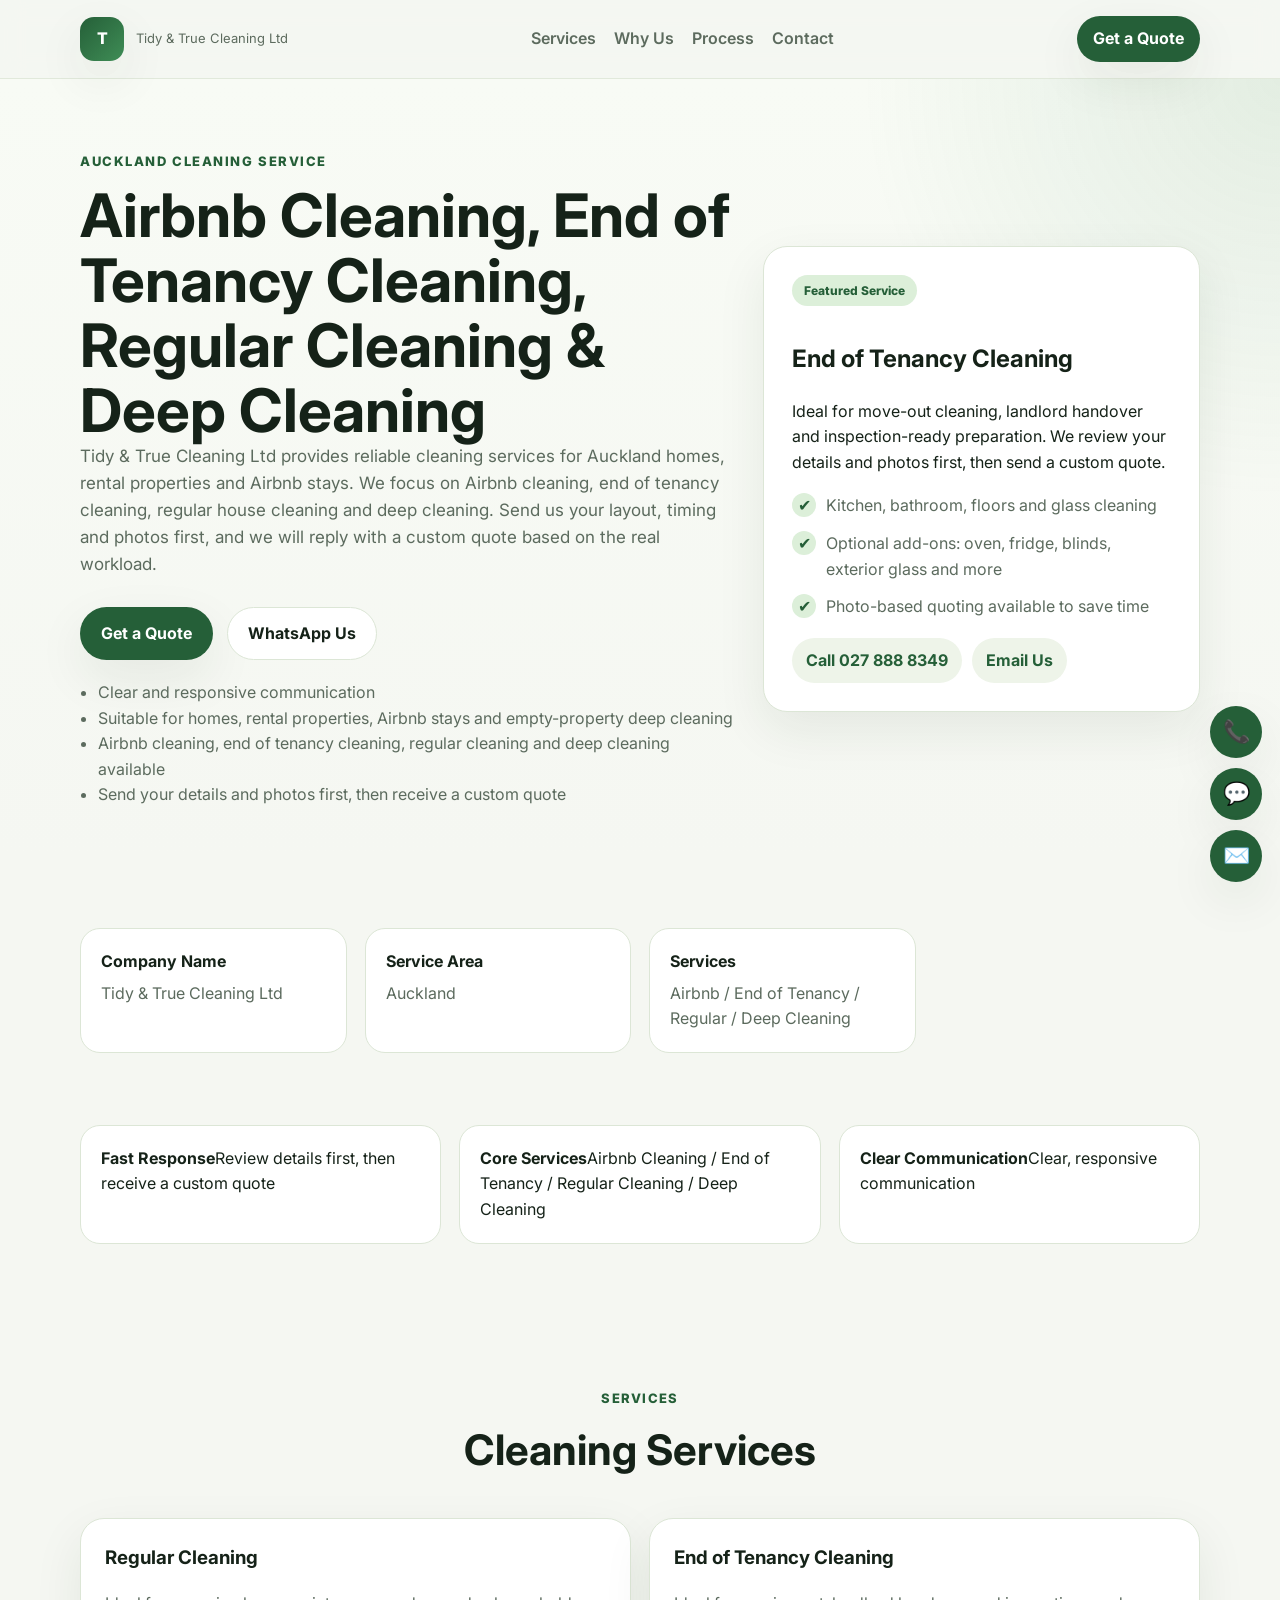
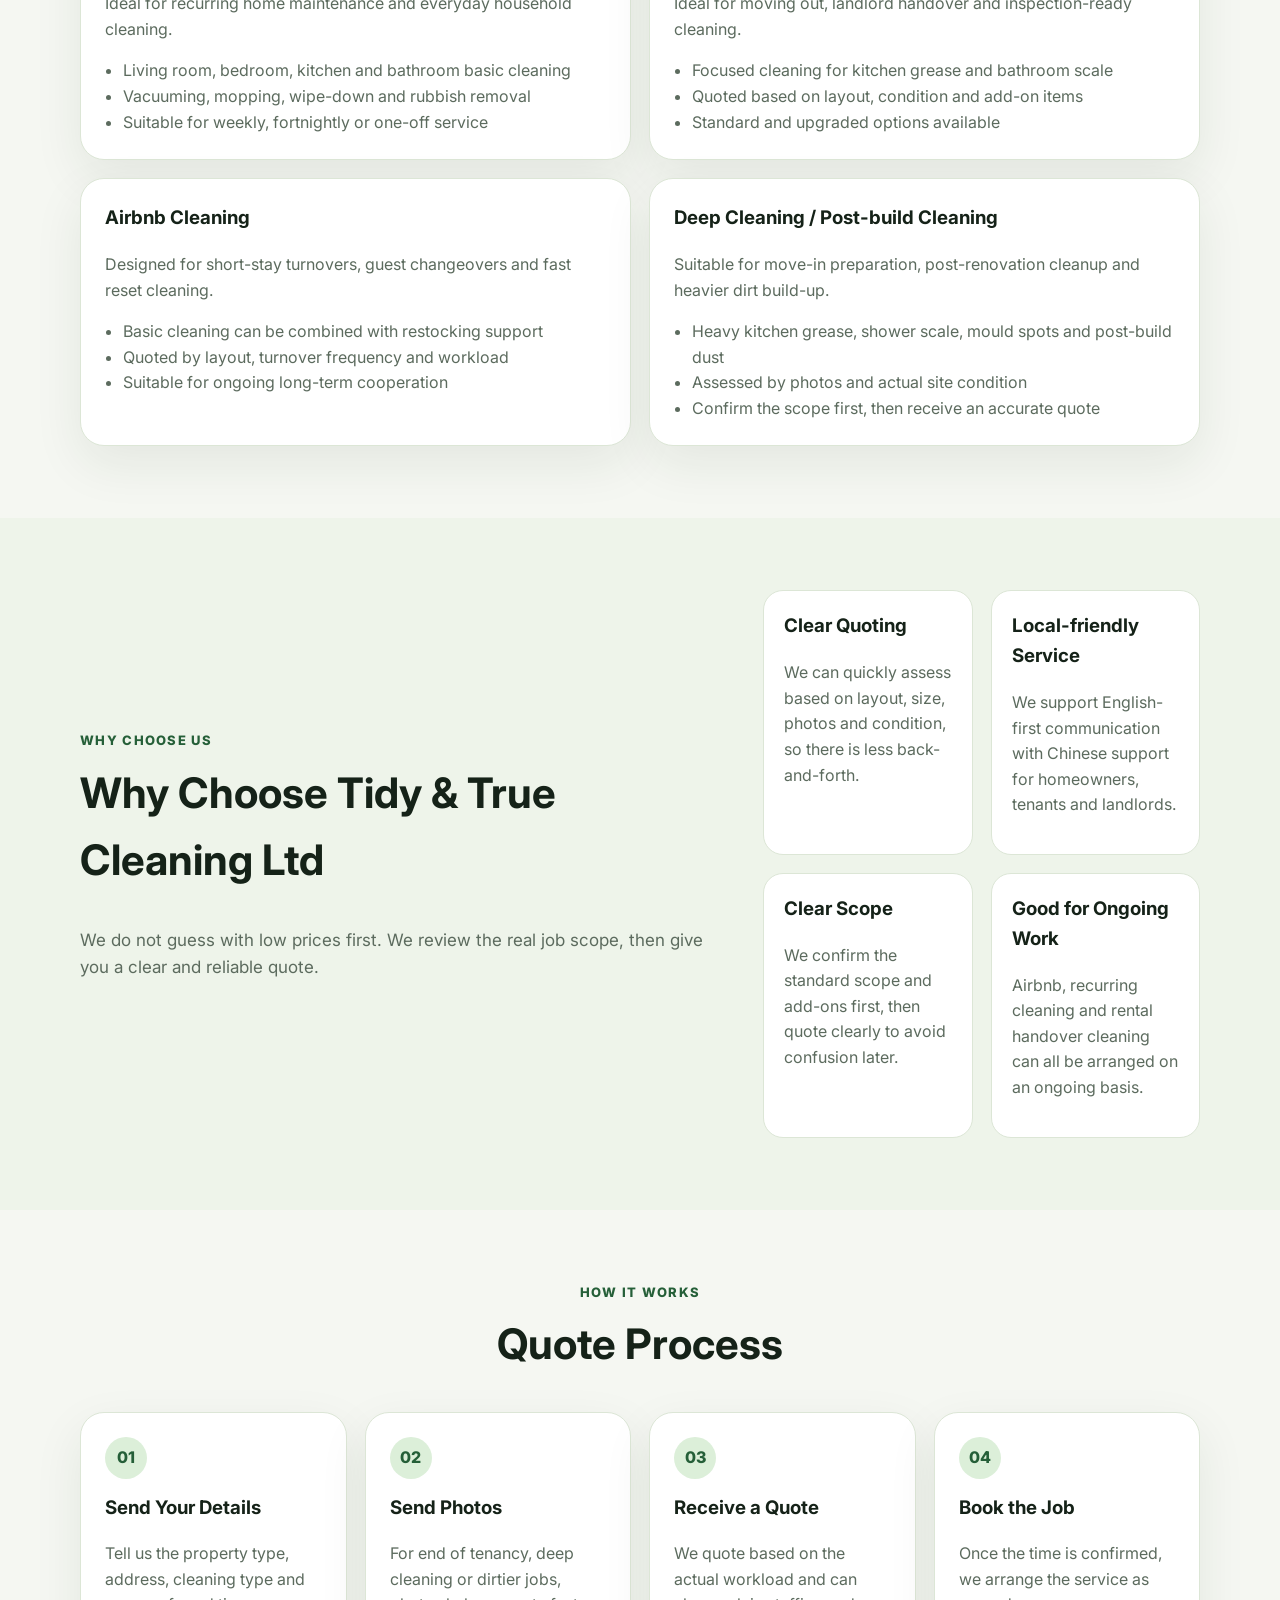
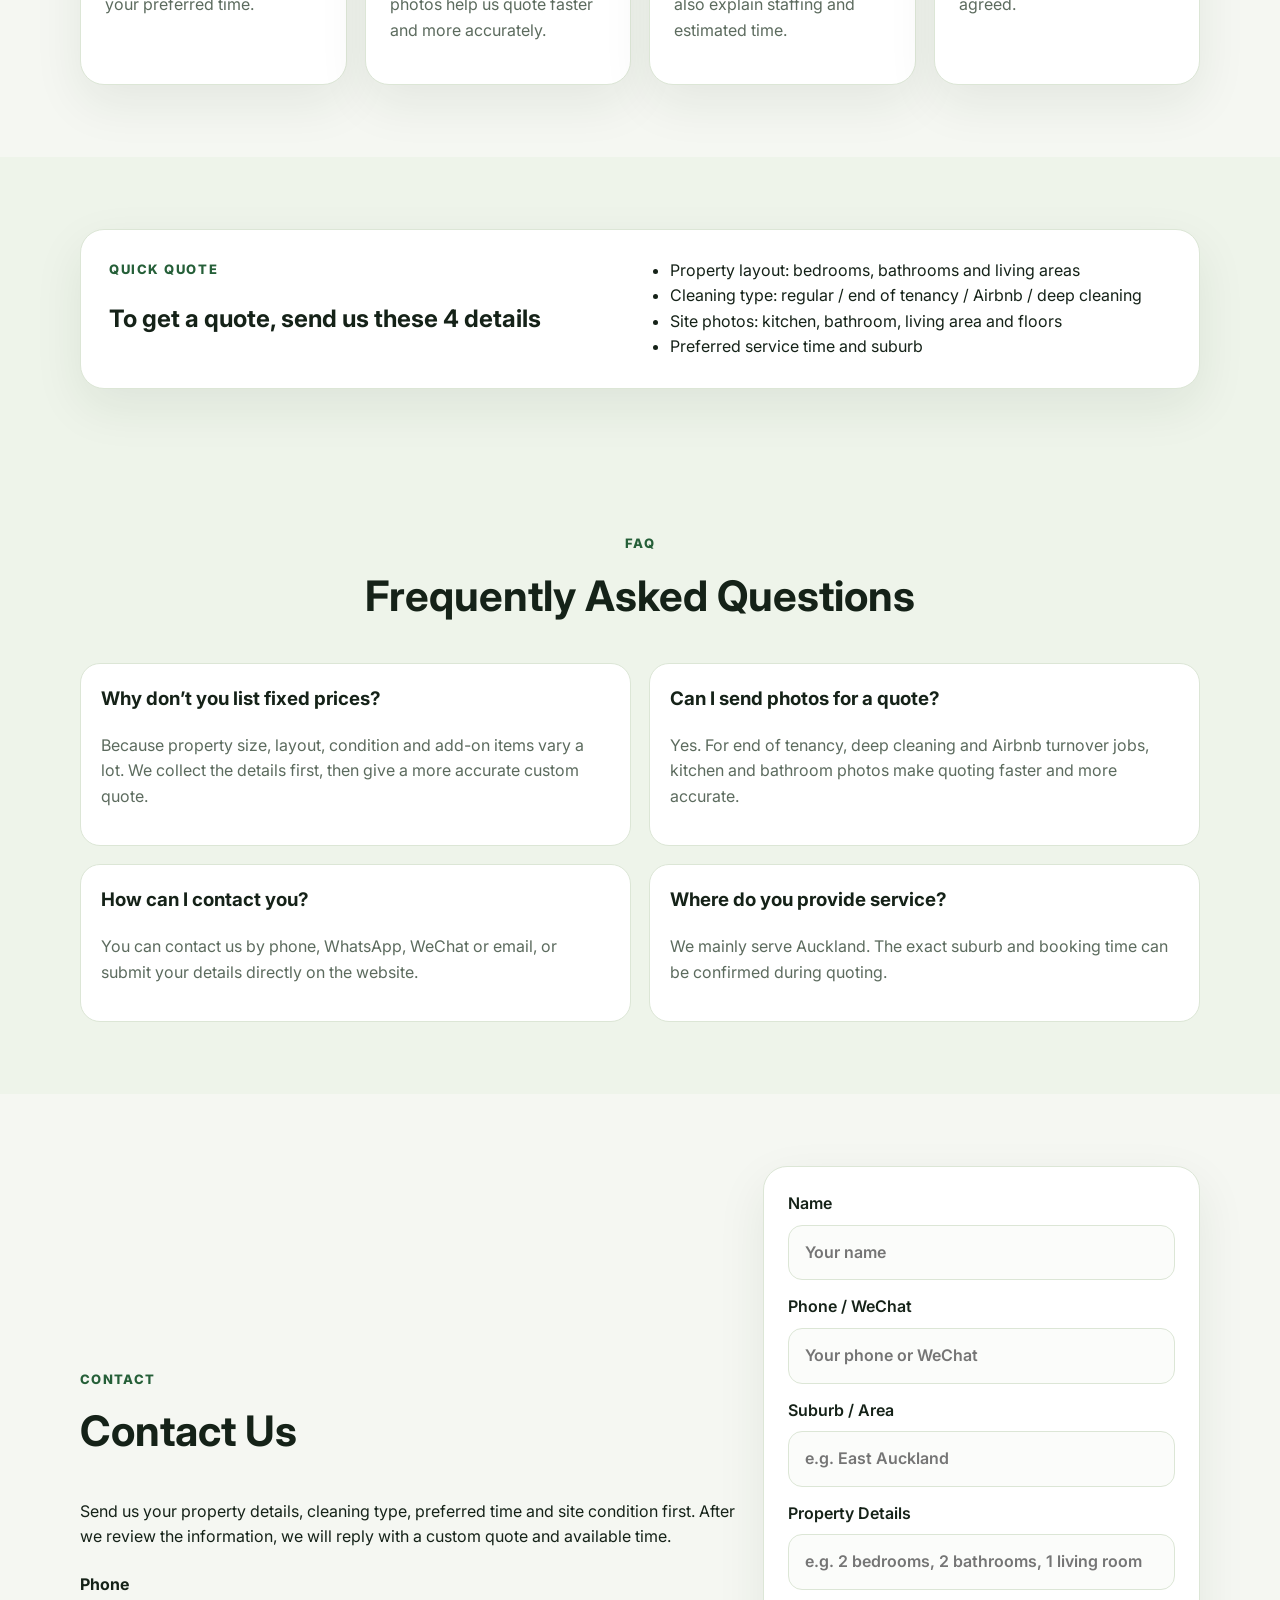
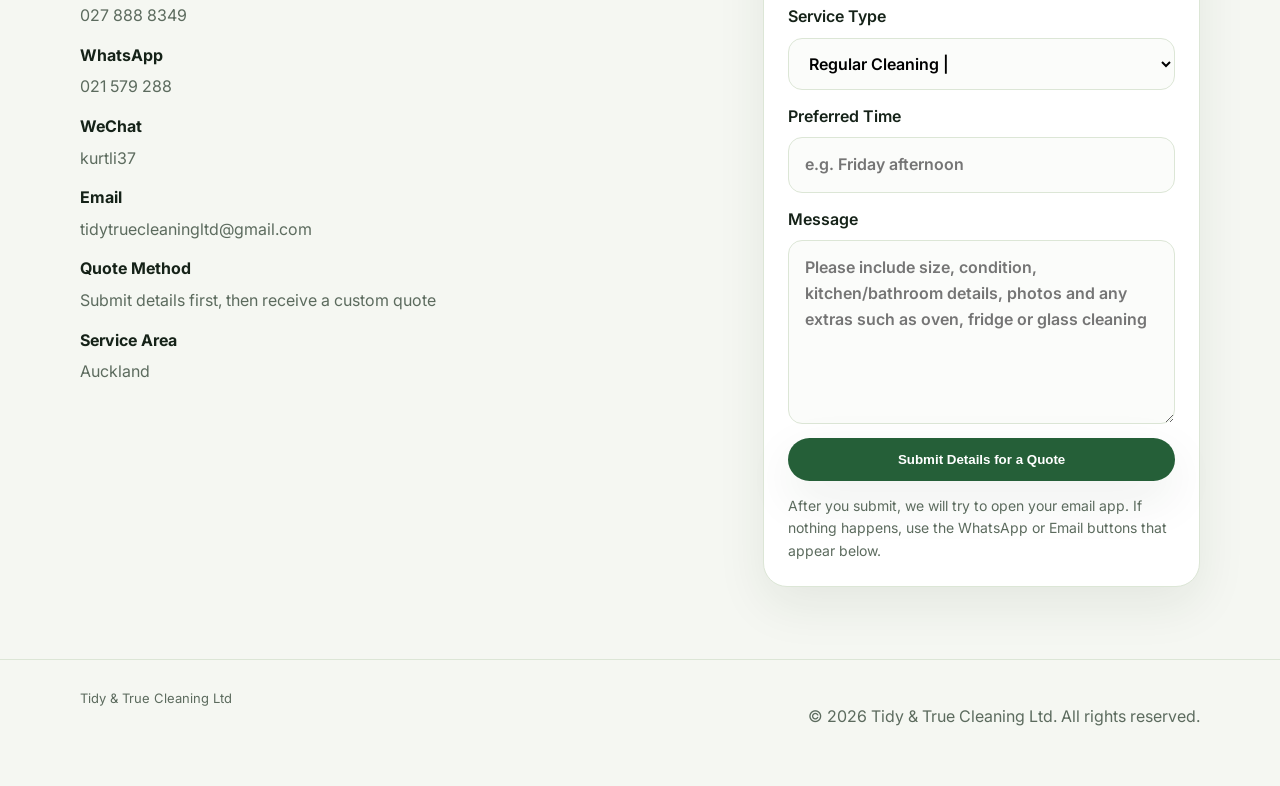
==== commit 0f21b708: "Add files via upload" ====
--- a/index.html
+++ b/index.html
@@ -1,330 +1,315 @@
 <!doctype html>
-<html lang="en-NZ">
+<html lang="en">
 <head>
-  <meta charset="UTF-8" />
-  <meta name="viewport" content="width=device-width, initial-scale=1.0" />
-  <title>Tidy & True Cleaning Ltd | 柏垚清洁 | Auckland Airbnb, End of Tenancy & House Cleaning</title>
-  <meta name="description" content="Tidy & True Cleaning Ltd provides Airbnb cleaning, end of tenancy cleaning, regular house cleaning and deep cleaning in Auckland. English first, Chinese support, with custom quotes based on your details and photos." />
-  <meta name="keywords" content="柏垚清洁,Tidy and True Cleaning Ltd,Auckland cleaning service,Airbnb cleaning,End of tenancy cleaning,house cleaning,deep cleaning,开荒清洁,退房清洁,日常清洁,奥克兰清洁" />
-  <meta property="og:title" content="柏垚清洁 | Tidy & True Cleaning Ltd" />
-  <meta property="og:description" content="Auckland Airbnb cleaning, end of tenancy cleaning, regular house cleaning and deep cleaning." />
-  <meta property="og:type" content="website" />
-  <meta property="og:locale" content="en_NZ" />
-  <meta name="robots" content="index,follow" />
-  <link rel="preconnect" href="https://fonts.googleapis.com">
-  <link rel="preconnect" href="https://fonts.gstatic.com" crossorigin>
-  <link href="https://fonts.googleapis.com/css2?family=Inter:wght@400;500;600;700;800&family=Noto+Sans+SC:wght@400;500;700;800&display=swap" rel="stylesheet">
-  <link rel="stylesheet" href="styles.css" />
-  <script type="application/ld+json">
-  {
-    "@context": "https://schema.org",
-    "@type": "HouseCleaningService",
-    "name": "柏垚清洁 | Tidy & True Cleaning Ltd",
-    "areaServed": "Auckland, New Zealand",
-    "telephone": "+64 27 888 8349",
-    "email": "tidytruecleaningltd@gmail.com",
-    "sameAs": ["https://wa.me/6421579288"],
-    "serviceType": [
-      "Airbnb Cleaning",
-      "End of Tenancy Cleaning",
-      "Regular House Cleaning",
-      "Deep Cleaning",
-      "Post-construction Cleaning"
-    ],
-    "availableLanguage": ["Chinese", "English"]
-  }
-  </script>
+<meta charset="UTF-8" />
+<meta name="viewport" content="width=device-width, initial-scale=1.0" />
+<title>Tidy & True Cleaning Ltd | Auckland Airbnb, End of Tenancy & House Cleaning</title>
+<meta name="description" content="Tidy & True Cleaning Ltd provides Airbnb cleaning, end of tenancy cleaning, regular house cleaning and deep cleaning in Auckland, with custom quotes based on your details and photos." />
+<meta name="keywords" content="Tidy and True Cleaning Ltd, Auckland cleaning service, Airbnb cleaning, End of tenancy cleaning, house cleaning, deep cleaning" />
+<meta property="og:title" content="Tidy & True Cleaning Ltd" />
+<meta property="og:description" content="Auckland Airbnb cleaning, end of tenancy cleaning, regular house cleaning and deep cleaning." />
+<meta property="og:type" content="website" />
+<meta property="og:locale" content="en_NZ" />
+<meta name="robots" content="index,follow" />
+<link rel="preconnect" href="https://fonts.googleapis.com">
+<link rel="preconnect" href="https://fonts.gstatic.com" crossorigin>
+<link href="https://fonts.googleapis.com/css2?family=Inter:wght@400;500;600;700;800&family=Noto+Sans+SC:wght@400;500;700;800&display=swap" rel="stylesheet">
+<link rel="stylesheet" href="styles.css" />
+<script type="application/ld+json">
+ {
+ "@context": "https://schema.org",
+ "@type": "HouseCleaningService",
+ "name": "Tidy & True Cleaning Ltd",
+ "areaServed": "Auckland, New Zealand",
+ "telephone": "+64 27 888 8349",
+ "email": "tidytruecleaningltd@gmail.com",
+ "sameAs": ["https://wa.me/6421579288"],
+ "serviceType": [
+ "Airbnb Cleaning",
+ "End of Tenancy Cleaning",
+ "Regular House Cleaning",
+ "Deep Cleaning",
+ "Post-construction Cleaning"
+ ],
+ "availableLanguage": ["English"]
+ }
+ </script>
 </head>
 <body>
-  <header class="site-header">
-    <div class="container nav">
-      <div class="brand">
-        <div class="brand-mark">柏</div>
-        <div>
-          <p class="brand-cn">柏垚清洁</p>
-          <p class="brand-en">Tidy &amp; True Cleaning Ltd</p>
-        </div>
-      </div>
-      <nav>
-        <a href="#services">Services <span class="zh-note">服务</span></a>
-        <a href="#about">Why Us <span class="zh-note">优势</span></a>
-        <a href="#process">Process <span class="zh-note">流程</span></a>
-        <a href="#contact">Contact <span class="zh-note">联系</span></a>
-      </nav>
-      <a class="nav-cta" href="#contact">Get a Quote <span class="zh-note">获取报价</span></a>
-    </div>
-  </header>
-
-  <main>
-    <section class="hero">
-      <div class="container hero-grid">
-        <div>
-          <p class="eyebrow">AUCKLAND CLEANING SERVICE <span class="zh-note">奥克兰清洁服务</span></p>
-          <h1>Airbnb Cleaning, End of Tenancy Cleaning, Regular Cleaning &amp; Deep Cleaning</h1>
-          <p class="hero-text">
-            Tidy &amp; True Cleaning Ltd provides reliable cleaning services for Auckland homes, rental properties and Airbnb stays. We focus on Airbnb cleaning, end of tenancy cleaning, regular house cleaning and deep cleaning. Send us your layout, timing and photos first, and we will reply with a custom quote based on the real workload.<br>
-            <span class="zh-note">中文可辅助沟通。</span>
-          </p>
-          <div class="hero-actions">
-            <a class="btn btn-primary" href="#contact">Get a Quote <span class="zh-note">获取报价</span></a>
-            <a class="btn btn-secondary" href="https://wa.me/6421579288" target="_blank" rel="noopener">WhatsApp Us <span class="zh-note">WhatsApp 咨询</span></a>
-          </div>
-          <ul class="hero-points">
-            <li>English communication available, with limited Chinese support when needed</li>
-            <li>Suitable for homes, rental properties, Airbnb stays and empty-property deep cleaning</li>
-            <li>Airbnb cleaning, end of tenancy cleaning, regular cleaning and deep cleaning available</li>
-            <li>Send your details and photos first, then receive a custom quote</li>
-          </ul>
-        </div>
-        <div class="hero-card">
-          <div class="card-badge">Featured Service <span class="zh-note">热门服务</span></div>
-          <h2>End of Tenancy Cleaning</h2>
-          <p>Ideal for move-out cleaning, landlord handover and inspection-ready preparation. We review your details and photos first, then send a custom quote.</p>
-          <div class="mini-list">
-            <div><span>✔</span><p>Kitchen, bathroom, floors and glass cleaning</p></div>
-            <div><span>✔</span><p>Optional add-ons: oven, fridge, blinds, exterior glass and more</p></div>
-            <div><span>✔</span><p>Photo-based quoting available to save time</p></div>
-          </div>
-          <div class="quick-contact">
-            <a href="tel:0278888349">Call 027 888 8349</a>
-            <a href="mailto:tidytruecleaningltd@gmail.com">Email Us</a>
-          </div>
-        </div>
-      </div>
-    </section>
-
-    <section class="section stats">
-      <div class="container stats-grid">
-        <div><strong>Chinese Name <span class="zh-note">中文名</span></strong><span>柏垚清洁</span></div>
-        <div><strong>English Name <span class="zh-note">英文名</span></strong><span>Tidy &amp; True Cleaning Ltd</span></div>
-        <div><strong>Service Area <span class="zh-note">服务区域</span></strong><span>Auckland <span class="zh-note">奥克兰</span></span></div>
-        <div><strong>Services <span class="zh-note">服务类型</span></strong><span>Airbnb / End of Tenancy / Regular / Deep Cleaning</span></div>
-      </div>
-    </section>
-
-    <section class="section trust-strip">
-      <div class="container trust-grid">
-        <div><strong>Fast Response <span class="zh-note">快速响应</span></strong><span>Review details first, then receive a custom quote <span class="zh-note">先看信息，再单独报价</span></span></div>
-        <div><strong>Core Services <span class="zh-note">重点服务</span></strong><span>Airbnb Cleaning / End of Tenancy / Regular Cleaning / Deep Cleaning</span></div>
-        <div><strong>Clear Communication <span class="zh-note">沟通直接</span></strong><span>English first, Chinese support <span class="zh-note">英文为主，中文可辅助</span></span></div>
-      </div>
-    </section>
-
-    <section class="section" id="services">
-      <div class="container">
-        <div class="section-title">
-          <p>Services <span class="zh-note">服务项目</span></p>
-          <h2>Cleaning Services <span class="zh-note">清洁服务项目</span></h2>
-        </div>
-        <div class="cards">
-          <article class="service-card">
-            <h3>Regular Cleaning</h3>
-            <p>Ideal for recurring home maintenance and everyday household cleaning.</p>
-            <ul>
-              <li>Living room, bedroom, kitchen and bathroom basic cleaning</li>
-              <li>Vacuuming, mopping, wipe-down and rubbish removal</li>
-              <li>Suitable for weekly, fortnightly or one-off service</li>
-            </ul>
-          </article>
-          <article class="service-card">
-            <h3>End of Tenancy Cleaning</h3>
-            <p>Ideal for moving out, landlord handover and inspection-ready cleaning.</p>
-            <ul>
-              <li>Focused cleaning for kitchen grease and bathroom scale</li>
-              <li>Quoted based on layout, condition and add-on items</li>
-              <li>Standard and upgraded options available</li>
-            </ul>
-          </article>
-          <article class="service-card">
-            <h3>Airbnb Cleaning</h3>
-            <p>Designed for short-stay turnovers, guest changeovers and fast reset cleaning.</p>
-            <ul>
-              <li>Basic cleaning can be combined with restocking support</li>
-              <li>Quoted by layout, turnover frequency and workload</li>
-              <li>Suitable for ongoing long-term cooperation</li>
-            </ul>
-          </article>
-          <article class="service-card">
-            <h3>Deep Cleaning / Post-build Cleaning</h3>
-            <p>Suitable for move-in preparation, post-renovation cleanup and heavier dirt build-up.</p>
-            <ul>
-              <li>Heavy kitchen grease, shower scale, mould spots and post-build dust</li>
-              <li>Assessed by photos and actual site condition</li>
-              <li>Confirm the scope first, then receive an accurate quote</li>
-            </ul>
-          </article>
-        </div>
-      </div>
-    </section>
-
-    <section class="section alt" id="about">
-      <div class="container about-grid">
-        <div>
-          <div class="section-title left">
-            <p>Why Choose Us</p>
-            <h2>Why Choose Tidy &amp; True Cleaning Ltd <span class="zh-note">为什么选择柏垚清洁</span></h2>
-          </div>
-          <p class="lead">We do not guess with low prices first. We review the real job scope, then give you a clear and reliable quote. <span class="zh-note">先看清需求，再给清楚、靠谱的单独报价。</span></p>
-        </div>
-        <div class="feature-list">
-          <div class="feature-item">
-            <h3>Clear Quoting <span class="zh-note">报价直接</span></h3>
-            <p>We can quickly assess based on layout, size, photos and condition, so there is less back-and-forth. <span class="zh-note">可按房型、面积、照片、脏乱程度快速判断。</span></p>
-          </div>
-          <div class="feature-item">
-            <h3>Local-friendly Service <span class="zh-note">适合本地客户</span></h3>
-            <p>We support English-first communication with Chinese support for homeowners, tenants and landlords. <span class="zh-note">适合家庭客户和房东客户。</span></p>
-          </div>
-          <div class="feature-item">
-            <h3>Clear Scope <span class="zh-note">服务范围清楚</span></h3>
-            <p>We confirm the standard scope and add-ons first, then quote clearly to avoid confusion later. <span class="zh-note">先确认基础内容和附加项目，再给报价。</span></p>
-          </div>
-          <div class="feature-item">
-            <h3>Good for Ongoing Work <span class="zh-note">适合长期合作</span></h3>
-            <p>Airbnb, recurring cleaning and rental handover cleaning can all be arranged on an ongoing basis. <span class="zh-note">可做稳定长期合作。</span></p>
-          </div>
-        </div>
-      </div>
-    </section>
-
-    <section class="section" id="process">
-      <div class="container">
-        <div class="section-title">
-          <p>How It Works <span class="zh-note">报价流程</span></p>
-          <h2>Quote Process <span class="zh-note">咨询与报价流程</span></h2>
-        </div>
-        <div class="process-grid">
-          <div class="process-step"><span>01</span><h3>Send Your Details</h3><p>Tell us the property type, address, cleaning type and your preferred time.</p></div>
-          <div class="process-step"><span>02</span><h3>Send Photos</h3><p>For end of tenancy, deep cleaning or dirtier jobs, photos help us quote faster and more accurately.</p></div>
-          <div class="process-step"><span>03</span><h3>Receive a Quote</h3><p>We quote based on the actual workload and can also explain staffing and estimated time.</p></div>
-          <div class="process-step"><span>04</span><h3>Book the Job</h3><p>Once the time is confirmed, we arrange the service as agreed.</p></div>
-        </div>
-      </div>
-    </section>
-
-    <section class="section alt">
-      <div class="container quote-box">
-        <div>
-          <p class="eyebrow">QUICK QUOTE <span class="zh-note">快速询价</span></p>
-          <h2>To get a quote, send us these 4 details <span class="zh-note">需要报价？把这 4 项发给我们</span></h2>
-        </div>
-        <ul>
-          <li>Property layout: bedrooms, bathrooms and living areas <span class="zh-note">房型：几房几卫几厅</span></li>
-          <li>Cleaning type: regular / end of tenancy / Airbnb / deep cleaning <span class="zh-note">清洁类型</span></li>
-          <li>Site photos: kitchen, bathroom, living area and floors <span class="zh-note">现场照片</span></li>
-          <li>Preferred service time and suburb <span class="zh-note">希望服务时间与所在区域</span></li>
-        </ul>
-      </div>
-    </section>
-
-    <section class="section alt" id="faq">
-      <div class="container">
-        <div class="section-title">
-          <p>FAQ <span class="zh-note">常见问题</span></p>
-          <h2>Frequently Asked Questions <span class="zh-note">客户常问问题</span></h2>
-        </div>
-        <div class="feature-list">
-          <div class="feature-item">
-            <h3>Why don’t you list fixed prices? <span class="zh-note">为什么不直接写死价格？</span></h3>
-            <p>Because property size, layout, condition and add-on items vary a lot. We collect the details first, then give a more accurate custom quote. <span class="zh-note">先收集信息，再给更准确的单独报价。</span></p>
-          </div>
-          <div class="feature-item">
-            <h3>Can I send photos for a quote? <span class="zh-note">可以发照片报价吗？</span></h3>
-            <p>Yes. For end of tenancy, deep cleaning and Airbnb turnover jobs, kitchen and bathroom photos make quoting faster and more accurate. <span class="zh-note">发厨房和卫生间照片会更快更准。</span></p>
-          </div>
-          <div class="feature-item">
-            <h3>How can I contact you? <span class="zh-note">支持哪些联系方法？</span></h3>
-            <p>You can contact us by phone, WhatsApp, WeChat or email, or submit your details directly on the website. <span class="zh-note">可通过电话、WhatsApp、微信或邮箱联系我们。</span></p>
-          </div>
-          <div class="feature-item">
-            <h3>Where do you provide service? <span class="zh-note">服务范围在哪里？</span></h3>
-            <p>We mainly serve Auckland. The exact suburb and booking time can be confirmed during quoting. <span class="zh-note">目前以奥克兰为主。</span></p>
-          </div>
-        </div>
-      </div>
-    </section>
-
-    <section class="section" id="contact">
-      <div class="container contact-grid">
-        <div>
-          <div class="section-title left">
-            <p>Contact <span class="zh-note">联系我们</span></p>
-            <h2>Contact Us <span class="zh-note">联系我们</span></h2>
-          </div>
-          <p>Send us your property details, cleaning type, preferred time and site condition first. After we review the information, we will reply with a custom quote and available time. <span class="zh-note">先把房型、清洁类型、时间和现场情况发给我们。</span></p>
-          <div class="contact-list">
-            <div><strong>Phone <span class="zh-note">电话</span></strong><span>027 888 8349</span></div>
-            <div><strong>WhatsApp</strong><span>021 579 288</span></div>
-            <div><strong>WeChat <span class="zh-note">微信</span></strong><span>kurtli37</span></div>
-            <div><strong>Email <span class="zh-note">邮箱</span></strong><span>tidytruecleaningltd@gmail.com</span></div>
-            <div><strong>Quote Method <span class="zh-note">报价方式</span></strong><span>Submit details first, then receive a custom quote <span class="zh-note">客户先填写信息，我们再单独报价</span></span></div>
-            <div><strong>Service Area <span class="zh-note">服务区域</span></strong><span>Auckland</span></div>
-          </div>
-        </div>
-        <form class="contact-form" id="quoteForm">
-          <label>
-            Name <span class="zh-note">姓名</span>
-            <input type="text" name="name" placeholder="Your name" />
-          </label>
-          <label>
-            Phone / WeChat <span class="zh-note">电话 / 微信</span>
-            <input type="text" name="contact" placeholder="Your phone or WeChat" />
-          </label>
-          <label>
-            Suburb / Area <span class="zh-note">区域</span>
-            <input type="text" name="suburb" placeholder="e.g. East Auckland" />
-          </label>
-          <label>
-            Property Details <span class="zh-note">房型信息</span>
-            <input type="text" name="property" placeholder="e.g. 2 bedrooms, 2 bathrooms, 1 living room" />
-          </label>
-          <label>
-            Service Type <span class="zh-note">服务类型</span>
-            <select name="service">
-              <option>Regular Cleaning | 日常清洁</option>
-              <option>End of Tenancy Cleaning | 退房清洁</option>
-              <option>Airbnb Cleaning | Airbnb 清洁</option>
-              <option>Deep Cleaning / Post-build Cleaning | 开荒清洁</option>
-              <option>Deep Cleaning | 深度清洁</option>
-            </select>
-          </label>
-          <label>
-            Preferred Time <span class="zh-note">希望时间</span>
-            <input type="text" name="time" placeholder="e.g. Friday afternoon" />
-          </label>
-          <label>
-            Message <span class="zh-note">现场情况</span>
-            <textarea rows="6" name="message" placeholder="Please include size, condition, kitchen/bathroom details, photos and any extras such as oven, fridge or glass cleaning"></textarea>
-          </label>
-          <button type="submit" class="btn btn-primary full">Submit Details for a Quote <span class="zh-note">提交信息获取报价</span></button>
-          <p class="form-note">After you submit, we will try to open your email app. If nothing happens, use the WhatsApp or Email buttons that appear below. <span class="zh-note">如果没反应，请直接点下面的 WhatsApp 或 Email。</span></p>
-          <div id="quoteFallback" class="quote-fallback" hidden>
-            <p><strong>Quick Send Options <span class="zh-note">快捷发送方式</span></strong></p>
-            <div class="quick-contact">
-              <a id="whatsAppQuoteLink" href="#" target="_blank" rel="noopener">Send via WhatsApp <span class="zh-note">用 WhatsApp 发送</span></a>
-              <a id="emailQuoteLink" href="#">Send via Email <span class="zh-note">用邮件发送</span></a>
-            </div>
-          </div>
-        </form>
-      </div>
-    </section>
-  </main>
-
-  <div class="floating-actions">
-    <a href="tel:0278888349" aria-label="Call">📞</a>
-    <a href="https://wa.me/6421579288" target="_blank" rel="noopener" aria-label="WhatsApp">💬</a>
-    <a href="mailto:tidytruecleaningltd@gmail.com" aria-label="Email">✉️</a>
-  </div>
-
-  <footer class="site-footer">
-    <div class="container footer-wrap">
-      <div>
-        <p class="brand-cn">柏垚清洁</p>
-        <p class="brand-en">Tidy &amp; True Cleaning Ltd</p>
-      </div>
-      <p>© 2026 Tidy &amp; True Cleaning Ltd. All rights reserved.</p>
-    </div>
-  </footer>
-  <script src="script.js"></script>
+<header class="site-header">
+<div class="container nav">
+<div class="brand">
+<div class="brand-mark">T</div>
+<div>
+<p class="brand-en">Tidy &amp; True Cleaning Ltd</p>
+</div>
+</div>
+<nav>
+<a href="#services">Services</a>
+<a href="#about">Why Us</a>
+<a href="#process">Process</a>
+<a href="#contact">Contact</a>
+</nav>
+<a class="nav-cta" href="#contact">Get a Quote</a>
+</div>
+</header>
+<main>
+<section class="hero">
+<div class="container hero-grid">
+<div>
+<p class="eyebrow">AUCKLAND CLEANING SERVICE</p>
+<h1>Airbnb Cleaning, End of Tenancy Cleaning, Regular Cleaning &amp; Deep Cleaning</h1>
+<p class="hero-text">
+ Tidy &amp; True Cleaning Ltd provides reliable cleaning services for Auckland homes, rental properties and Airbnb stays. We focus on Airbnb cleaning, end of tenancy cleaning, regular house cleaning and deep cleaning. Send us your layout, timing and photos first, and we will reply with a custom quote based on the real workload.
+ </p>
+<div class="hero-actions">
+<a class="btn btn-primary" href="#contact">Get a Quote</a>
+<a class="btn btn-secondary" href="https://wa.me/6421579288" target="_blank" rel="noopener">WhatsApp Us</a>
+</div>
+<ul class="hero-points">
+<li>Clear and responsive communication</li>
+<li>Suitable for homes, rental properties, Airbnb stays and empty-property deep cleaning</li>
+<li>Airbnb cleaning, end of tenancy cleaning, regular cleaning and deep cleaning available</li>
+<li>Send your details and photos first, then receive a custom quote</li>
+</ul>
+</div>
+<div class="hero-card">
+<div class="card-badge">Featured Service</div>
+<h2>End of Tenancy Cleaning</h2>
+<p>Ideal for move-out cleaning, landlord handover and inspection-ready preparation. We review your details and photos first, then send a custom quote.</p>
+<div class="mini-list">
+<div><span>✔</span><p>Kitchen, bathroom, floors and glass cleaning</p></div>
+<div><span>✔</span><p>Optional add-ons: oven, fridge, blinds, exterior glass and more</p></div>
+<div><span>✔</span><p>Photo-based quoting available to save time</p></div>
+</div>
+<div class="quick-contact">
+<a href="tel:0278888349">Call 027 888 8349</a>
+<a href="mailto:tidytruecleaningltd@gmail.com">Email Us</a>
+</div>
+</div>
+</div>
+</section>
+<section class="section stats">
+<div class="container stats-grid">
+<div><strong>Company Name</strong><span>Tidy &amp; True Cleaning Ltd</span></div>
+<div><strong>Service Area</strong><span>Auckland</span></div>
+<div><strong>Services</strong><span>Airbnb / End of Tenancy / Regular / Deep Cleaning</span></div>
+</div>
+</section>
+<section class="section trust-strip">
+<div class="container trust-grid">
+<div><strong>Fast Response</strong><span>Review details first, then receive a custom quote</span></div>
+<div><strong>Core Services</strong><span>Airbnb Cleaning / End of Tenancy / Regular Cleaning / Deep Cleaning</span></div>
+<div><strong>Clear Communication</strong><span>Clear, responsive communication</span></div>
+</div>
+</section>
+<section class="section" id="services">
+<div class="container">
+<div class="section-title">
+<p>Services</p>
+<h2>Cleaning Services</h2>
+</div>
+<div class="cards">
+<article class="service-card">
+<h3>Regular Cleaning</h3>
+<p>Ideal for recurring home maintenance and everyday household cleaning.</p>
+<ul>
+<li>Living room, bedroom, kitchen and bathroom basic cleaning</li>
+<li>Vacuuming, mopping, wipe-down and rubbish removal</li>
+<li>Suitable for weekly, fortnightly or one-off service</li>
+</ul>
+</article>
+<article class="service-card">
+<h3>End of Tenancy Cleaning</h3>
+<p>Ideal for moving out, landlord handover and inspection-ready cleaning.</p>
+<ul>
+<li>Focused cleaning for kitchen grease and bathroom scale</li>
+<li>Quoted based on layout, condition and add-on items</li>
+<li>Standard and upgraded options available</li>
+</ul>
+</article>
+<article class="service-card">
+<h3>Airbnb Cleaning</h3>
+<p>Designed for short-stay turnovers, guest changeovers and fast reset cleaning.</p>
+<ul>
+<li>Basic cleaning can be combined with restocking support</li>
+<li>Quoted by layout, turnover frequency and workload</li>
+<li>Suitable for ongoing long-term cooperation</li>
+</ul>
+</article>
+<article class="service-card">
+<h3>Deep Cleaning / Post-build Cleaning</h3>
+<p>Suitable for move-in preparation, post-renovation cleanup and heavier dirt build-up.</p>
+<ul>
+<li>Heavy kitchen grease, shower scale, mould spots and post-build dust</li>
+<li>Assessed by photos and actual site condition</li>
+<li>Confirm the scope first, then receive an accurate quote</li>
+</ul>
+</article>
+</div>
+</div>
+</section>
+<section class="section alt" id="about">
+<div class="container about-grid">
+<div>
+<div class="section-title left">
+<p>Why Choose Us</p>
+<h2>Why Choose Tidy &amp; True Cleaning Ltd</h2>
+</div>
+<p class="lead">We do not guess with low prices first. We review the real job scope, then give you a clear and reliable quote.</p>
+</div>
+<div class="feature-list">
+<div class="feature-item">
+<h3>Clear Quoting</h3>
+<p>We can quickly assess based on layout, size, photos and condition, so there is less back-and-forth.</p>
+</div>
+<div class="feature-item">
+<h3>Local-friendly Service</h3>
+<p>We support English-first communication with Chinese support for homeowners, tenants and landlords.</p>
+</div>
+<div class="feature-item">
+<h3>Clear Scope</h3>
+<p>We confirm the standard scope and add-ons first, then quote clearly to avoid confusion later.</p>
+</div>
+<div class="feature-item">
+<h3>Good for Ongoing Work</h3>
+<p>Airbnb, recurring cleaning and rental handover cleaning can all be arranged on an ongoing basis.</p>
+</div>
+</div>
+</div>
+</section>
+<section class="section" id="process">
+<div class="container">
+<div class="section-title">
+<p>How It Works</p>
+<h2>Quote Process</h2>
+</div>
+<div class="process-grid">
+<div class="process-step"><span>01</span><h3>Send Your Details</h3><p>Tell us the property type, address, cleaning type and your preferred time.</p></div>
+<div class="process-step"><span>02</span><h3>Send Photos</h3><p>For end of tenancy, deep cleaning or dirtier jobs, photos help us quote faster and more accurately.</p></div>
+<div class="process-step"><span>03</span><h3>Receive a Quote</h3><p>We quote based on the actual workload and can also explain staffing and estimated time.</p></div>
+<div class="process-step"><span>04</span><h3>Book the Job</h3><p>Once the time is confirmed, we arrange the service as agreed.</p></div>
+</div>
+</div>
+</section>
+<section class="section alt">
+<div class="container quote-box">
+<div>
+<p class="eyebrow">QUICK QUOTE</p>
+<h2>To get a quote, send us these 4 details</h2>
+</div>
+<ul>
+<li>Property layout: bedrooms, bathrooms and living areas</li>
+<li>Cleaning type: regular / end of tenancy / Airbnb / deep cleaning</li>
+<li>Site photos: kitchen, bathroom, living area and floors</li>
+<li>Preferred service time and suburb</li>
+</ul>
+</div>
+</section>
+<section class="section alt" id="faq">
+<div class="container">
+<div class="section-title">
+<p>FAQ</p>
+<h2>Frequently Asked Questions</h2>
+</div>
+<div class="feature-list">
+<div class="feature-item">
+<h3>Why don’t you list fixed prices?</h3>
+<p>Because property size, layout, condition and add-on items vary a lot. We collect the details first, then give a more accurate custom quote.</p>
+</div>
+<div class="feature-item">
+<h3>Can I send photos for a quote?</h3>
+<p>Yes. For end of tenancy, deep cleaning and Airbnb turnover jobs, kitchen and bathroom photos make quoting faster and more accurate.</p>
+</div>
+<div class="feature-item">
+<h3>How can I contact you?</h3>
+<p>You can contact us by phone, WhatsApp, WeChat or email, or submit your details directly on the website.</p>
+</div>
+<div class="feature-item">
+<h3>Where do you provide service?</h3>
+<p>We mainly serve Auckland. The exact suburb and booking time can be confirmed during quoting.</p>
+</div>
+</div>
+</div>
+</section>
+<section class="section" id="contact">
+<div class="container contact-grid">
+<div>
+<div class="section-title left">
+<p>Contact</p>
+<h2>Contact Us</h2>
+</div>
+<p>Send us your property details, cleaning type, preferred time and site condition first. After we review the information, we will reply with a custom quote and available time.</p>
+<div class="contact-list">
+<div><strong>Phone</strong><span>027 888 8349</span></div>
+<div><strong>WhatsApp</strong><span>021 579 288</span></div>
+<div><strong>WeChat</strong><span>kurtli37</span></div>
+<div><strong>Email</strong><span>tidytruecleaningltd@gmail.com</span></div>
+<div><strong>Quote Method</strong><span>Submit details first, then receive a custom quote</span></div>
+<div><strong>Service Area</strong><span>Auckland</span></div>
+</div>
+</div>
+<form class="contact-form" id="quoteForm">
+<label>
+ Name
+ <input type="text" name="name" placeholder="Your name" />
+</label>
+<label>
+ Phone / WeChat
+ <input type="text" name="contact" placeholder="Your phone or WeChat" />
+</label>
+<label>
+ Suburb / Area
+ <input type="text" name="suburb" placeholder="e.g. East Auckland" />
+</label>
+<label>
+ Property Details
+ <input type="text" name="property" placeholder="e.g. 2 bedrooms, 2 bathrooms, 1 living room" />
+</label>
+<label>
+ Service Type
+ <select name="service">
+<option>Regular Cleaning | </option>
+<option>End of Tenancy Cleaning | </option>
+<option>Airbnb Cleaning | Airbnb </option>
+<option>Deep Cleaning / Post-build Cleaning | </option>
+<option>Deep Cleaning | </option>
+</select>
+</label>
+<label>
+ Preferred Time
+ <input type="text" name="time" placeholder="e.g. Friday afternoon" />
+</label>
+<label>
+ Message
+ <textarea rows="6" name="message" placeholder="Please include size, condition, kitchen/bathroom details, photos and any extras such as oven, fridge or glass cleaning"></textarea>
+</label>
+<button type="submit" class="btn btn-primary full">Submit Details for a Quote</button>
+<p class="form-note">After you submit, we will try to open your email app. If nothing happens, use the WhatsApp or Email buttons that appear below.</p>
+<div id="quoteFallback" class="quote-fallback" hidden>
+<p><strong>Quick Send Options</strong></p>
+<div class="quick-contact">
+<a id="whatsAppQuoteLink" href="#" target="_blank" rel="noopener">Send via WhatsApp</a>
+<a id="emailQuoteLink" href="#">Send via Email</a>
+</div>
+</div>
+</form>
+</div>
+</section>
+</main>
+<div class="floating-actions">
+<a href="tel:0278888349" aria-label="Call">📞</a>
+<a href="https://wa.me/6421579288" target="_blank" rel="noopener" aria-label="WhatsApp">💬</a>
+<a href="mailto:tidytruecleaningltd@gmail.com" aria-label="Email">✉️</a>
+</div>
+<footer class="site-footer">
+<div class="container footer-wrap">
+<div>
+<p class="brand-en">Tidy &amp; True Cleaning Ltd</p>
+</div>
+<p>© 2026 Tidy &amp; True Cleaning Ltd. All rights reserved.</p>
+</div>
+</footer>
+<script src="script.js"></script>
 </body>
 </html>
--- a/styles.css
+++ b/styles.css
@@ -23,12 +23,6 @@
 
 a { color: inherit; text-decoration: none; }
 .container { width: min(1120px, calc(100% - 32px)); margin: 0 auto; }
-.zh-note {
-  color: var(--muted);
-  font-size: 0.82em;
-  font-weight: 500;
-  white-space: nowrap;
-}
 
 .site-header {
   position: sticky;
@@ -113,6 +107,7 @@
 }
 
 .hero-text, .lead { color: var(--muted); font-size: 17px; }
+.hero-text { margin-top: 0; }
 .hero-actions {
   display: flex;
   gap: 14px;
